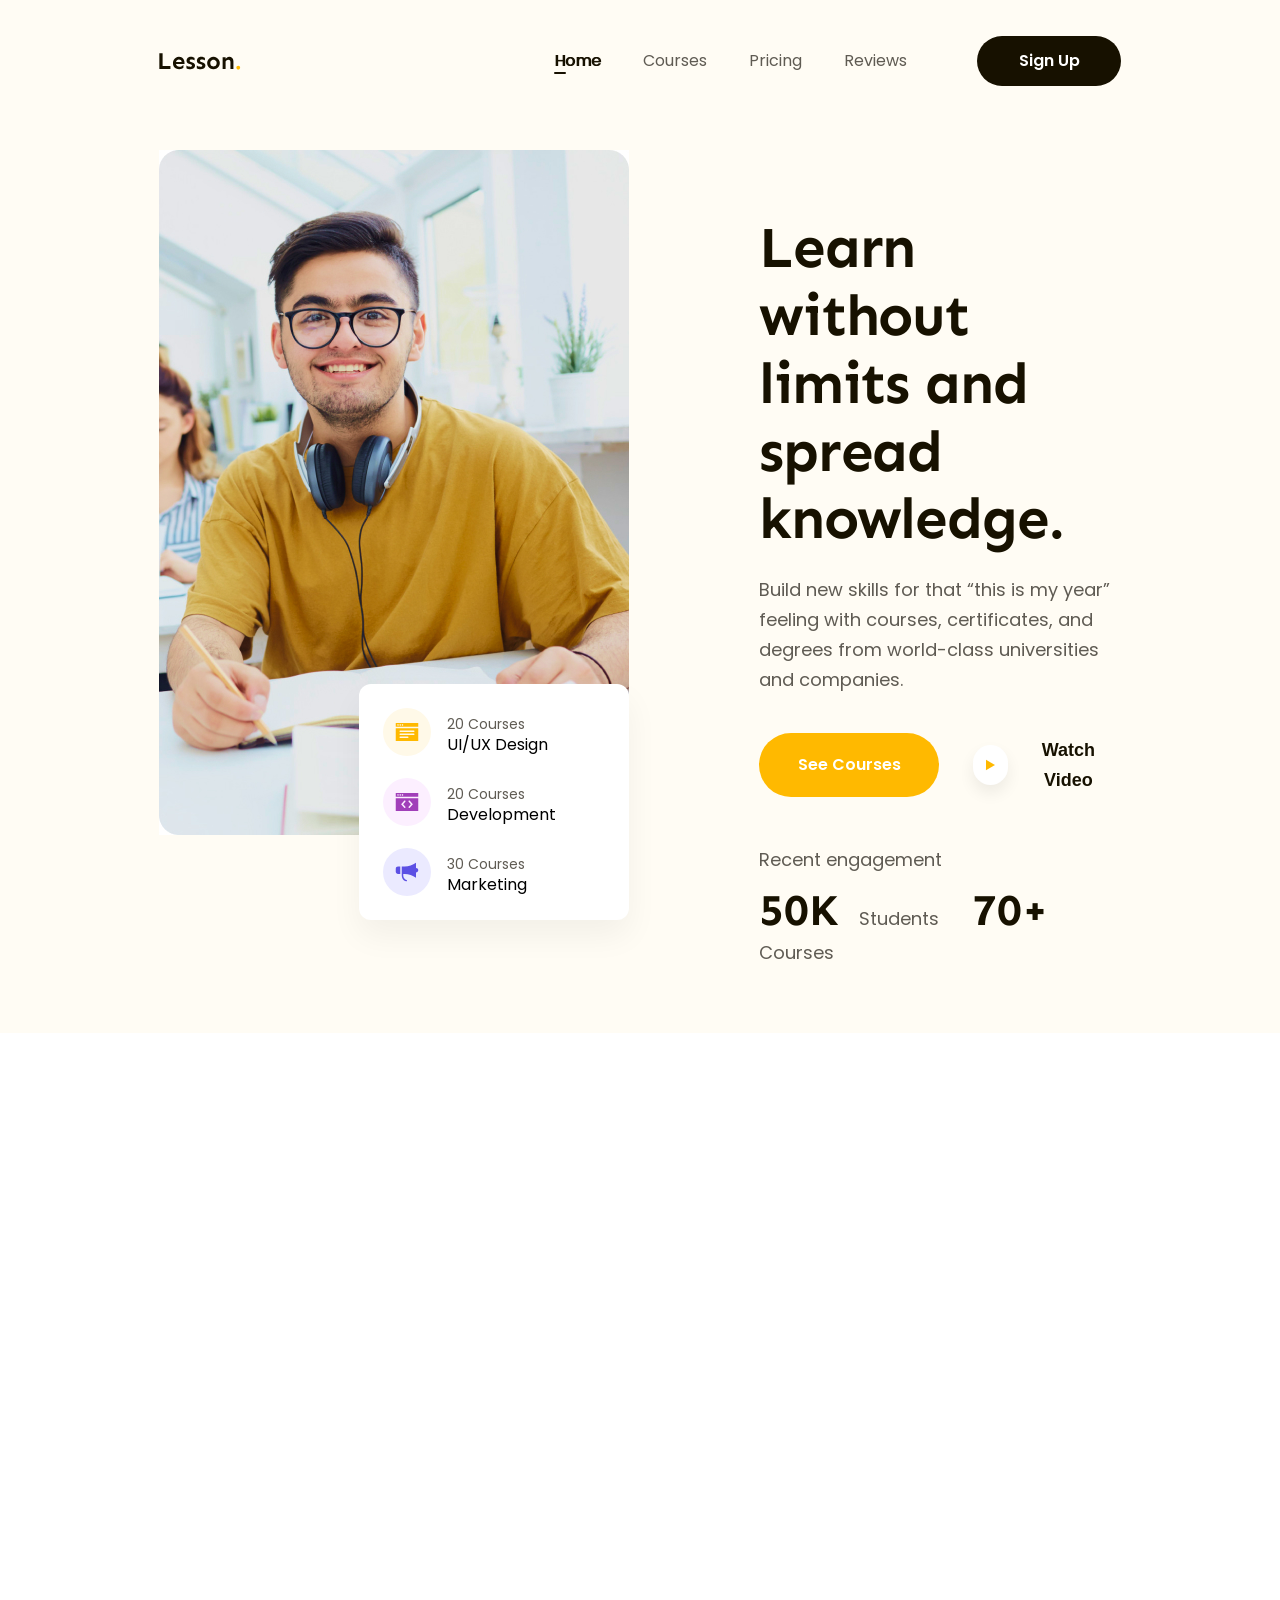
==== index.html @ 7836f4ec "thirst commit (hero)" ====
<!DOCTYPE html>
<html lang="en">
  <head>
    <meta charset="UTF-8" />
    <meta name="viewport" content="width=device-width, initial-scale=1.0" />
    <!-- reset CSS -->
    <link rel="stylesheet" href="./assets/CSS/reset.css" />
    <!-- embed fonts -->
    <link rel="preconnect" href="https://fonts.googleapis.com" />
    <link rel="preconnect" href="https://fonts.gstatic.com" crossorigin />
    <link
      href="https://fonts.googleapis.com/css2?family=Poppins:ital,wght@0,100;0,200;0,300;0,400;0,500;0,600;0,700;0,800;0,900;1,100;1,200;1,300;1,400;1,500;1,600;1,700;1,800;1,900&family=Sen:wght@400..800&display=swap"
      rel="stylesheet"
    />

    <!-- style CSS  -->
    <link rel="stylesheet" href="./assets/CSS/style.css" />
    <title>Figma to HTML</title>
  </head>

  <body style="height: 10000px">
    <!------------------- header ------------------->

    <header class="header fixed">
      <div class="main-content">
        <div class="body">
          <!-- logo -->
          <img src="./assets/img/logo.svg" alt="Lesson." class="logo" />

          <!-- nav -->
          <nav class="nav">
            <ul>
              <li class="active">
                <a href="#!">Home</a>
              </li>
              <li>
                <a href="#!">Courses</a>
              </li>
              <li>
                <a href="#!">Pricing</a>
              </li>
              <li>
                <a href="#!">Reviews</a>
              </li>
            </ul>
          </nav>
          <!-- button action -->
          <div class="action">
            <a href="#" class="btn btn-sign-up">Sign Up</a>
          </div>
        </div>
      </div>
    </header>

    <!------------------- main -------------------->

    <main>
      <div class="hero">
        <div class="main-content">
          <div class="body">

            <!-- hero left -->

            <div class="media-block">
              <img
                src="./assets/img/hero-img.jpg"
                alt="Learn without limits and spread knowledge."
                class="img"
              />
              <div class="hero-summary">
                <!-- item 1 -->

                <div class="item">
                  <div class="icon icon1">
                    <img src="./assets/img/icon/icon1.svg" alt="UI/UX design" />
                  </div>

                  <div class="infor">
                    <p class="label">20 Courses</p>
                    <p class="title">UI/UX Design</p>
                  </div>
                </div>

                <!-- item 2 -->

                <div class="item">
                  <div class="icon icon2">
                    <img src="./assets/img/icon/icon2.svg" alt="Development" />
                  </div>

                  <div class="infor">
                    <p class="label">20 Courses</p>
                    <p class="title">Development</p>
                  </div>
                </div>

                <!-- item 3 -->

                <div class="item">
                  <div class="icon icon3">
                    <img src="./assets/img/icon/icon3.svg" alt="Marketing" />
                  </div>

                  <div class="infor">
                    <p class="label">30 Courses</p>
                    <p class="title">Marketing</p>
                  </div>
                </div>
              </div>
            </div>

            <!-- hero right -->

            <div class="content-block">
              <h1 class="heading">
                Learn without limits and spread knowledge.
              </h1>
              <p class="desc">
                Build new skills for that “this is my year” feeling with
                courses, certificates, and degrees from world-class universities
                and companies.
              </p>

              <div class="cta-group">
                <a href="#!" class="btn hero-cta">See Courses</a>
                <button class="watch-video">
                  <div class="icon">
                    <img src="./assets/img/icon/play.svg" alt="watch video">
                  </div>
                  <span>Watch Video</span>
                </button>
              </div>

              <p class="desc desc-recent">Recent engagement</p>
              <p class="desc stats">
                <strong>50K</strong> Students
                <strong>70+</strong> Courses
              </p>
            </div>
          </div>
        </div>
      </div>
    </main>
  </body>
</html>
---- assets/CSS/style.css ----
* {
  box-sizing: border-box;
}

:root {
  --font-heading: "Sen", sans-serif;
  --primary-color: #ffb900;
}

html {
  /* quy đổi 1 rem = 10px */
  font-size: 62.5%;
}

/* khôi phục lại cỡ chữ mặc định theo rem */
body {
  font-size: 1.6rem;
  font-family: "Poppins", sans-serif;
}

/* ==================common======================= */

a {
  text-decoration: none;
}

.btn {
  display: inline-block;
  min-width: 118px;
  padding: 0px 16px;
  line-height: 50px;
  color: #fff;
  text-align: center;
  font-size: 1.6rem;
  font-weight: 600;
  border-radius: 999px;
  background: #171100;
}

.btn:hover {
  opacity: 0.8;
}

.main-content {
  width: 1170px;
  min-width: calc(100% - 48px);
  margin-left: auto;
  margin-right: auto;
}

/* ==================header========================= */

.header {
  background: #fffcf4;
}

.header.fixed {
  z-index: 1;
  position: sticky;
  top: -28px;
}

.header .body {
  display: flex;
  align-items: center;
  padding: 36px 0 8px;
}

.header .logo {
  margin-left: 135px;
}

.nav {
  margin-left: auto;
}

.nav ul {
  display: flex;
}

.nav a {
  position: relative;
  color: #5f5b53;
  font-size: 1.6rem;
  /* background-color: green; */
  padding: 8px 21px;
}

.nav li.active a,
.nav a:hover {
  color: #171100;
  /* font-weight: 600; */
  text-shadow: 1px 0 0 currentColor;
}

.nav li.active a::after {
  position: absolute;
  left: 21px;
  bottom: 6px;
  display: block;
  content: "";
  width: 12px;
  height: 2px;
  border-radius: 1px;
  background: #171100;
}

.header .btn-sign-up {
  min-width: 144px;
}

.header .action {
  margin-left: 49px;
  margin-right: 135px;
}

/* ================== hero ================== */

.hero {
  padding: 56px 0 65px;
  background-color: #fffcf4;
}

.hero .body {
  display: flex;
}
/* ================= hero left ===================== */
.hero .media-block {
  position: relative;
  width: 48%;
  margin-left: 135px;
}

.hero .hero-summary {
  width: 270px;
  position: absolute;
  bottom: 48px;
  right: 0;
  border-radius: 12px;
  background: #fff;
  box-shadow: 0px 16px 32px 0px rgba(0, 0, 0, 0.05);
  padding: 24px;
}

.hero-summary .item {
  display: flex;
  align-items: center;
}

.hero-summary .item + .item {
  margin-top: 22px;
}

.hero-summary .icon {
  width: 48px;
  height: 48px;
  border-radius: 50%;
  display: flex;
  justify-content: center;
  align-items: center;
  background-color: #fff9e8;
}

.hero-summary .icon2 {
  background-color: #fcefff;
}

.hero-summary .icon3 {
  background-color: #ebeaff;
}

.hero-summary .infor {
  margin-left: 16px;
}

.hero-summary .label {
  color: #5f5b53;
  font-size: 1.4rem;
  line-height: 1.86; /* 185.714% */
}

.hero-summary title {
  color: #171100;
  font-family: Poppins;
  font-size: 1.8rem;
  font-weight: 600;
  line-height: 1.67; /* 166.667% */
}

/* ================ hero right ======================== */

.hero .content-block {
  width: 52%;
  padding-left: 130px;
  padding-top: 64px;
  margin-right: 135px;
}

.hero .heading {
  color: #171100;
  font-family: var(--font-heading);
  font-size: 5.8rem;
  font-weight: 700;
  line-height: 1.17; /* 117.241% */
  letter-spacing: -1.16px;
}

.hero .desc {
  margin-top: 22px;
  color: #5f5b53;
  font-size: 1.8rem;
  line-height: 1.67; /* 166.667% */
}

.hero .cta-group {
  display: flex;
  margin-top: 38px;
}

.hero-cta {
  min-width: 180px;
  line-height: 64px;
  background-color: var(--primary-color);
}

.hero .watch-video {
  margin-left: 28px;
  border: none;
  background-color: transparent; /* trong suốt */
  display: flex;
  align-items: center;
  cursor: pointer;
}

.watch-video .icon {
  display: flex;
  align-items: center;
  justify-content: center;
  width: 40px;
  height: 40px;
  background-color: #fff;
  border-radius: 40px;
  box-shadow: 0px 8px 16px 0px rgba(0, 0, 0, 0.07);
}

.hero .watch-video span {
  margin-left: 14px;
  color: #171100;
  font-size: 1.8rem;
  font-weight: 600;
  line-height: 1.67; /* 166.667% */
}

.hero .desc-recent {
  margin-top: 48px;
}

.hero .stats{
  margin-top: 8px;
}

.hero .stats strong {
  color: #171100;
  font-family: var(--font-heading);
  font-size: 4.4rem;
  font-style: normal;
  font-weight: 700;
  line-height: 1.227; /* 122.727% */
  margin-right: 15px;
}

.hero .stats strong:nth-child(2) {
  margin-left: 28px;
}
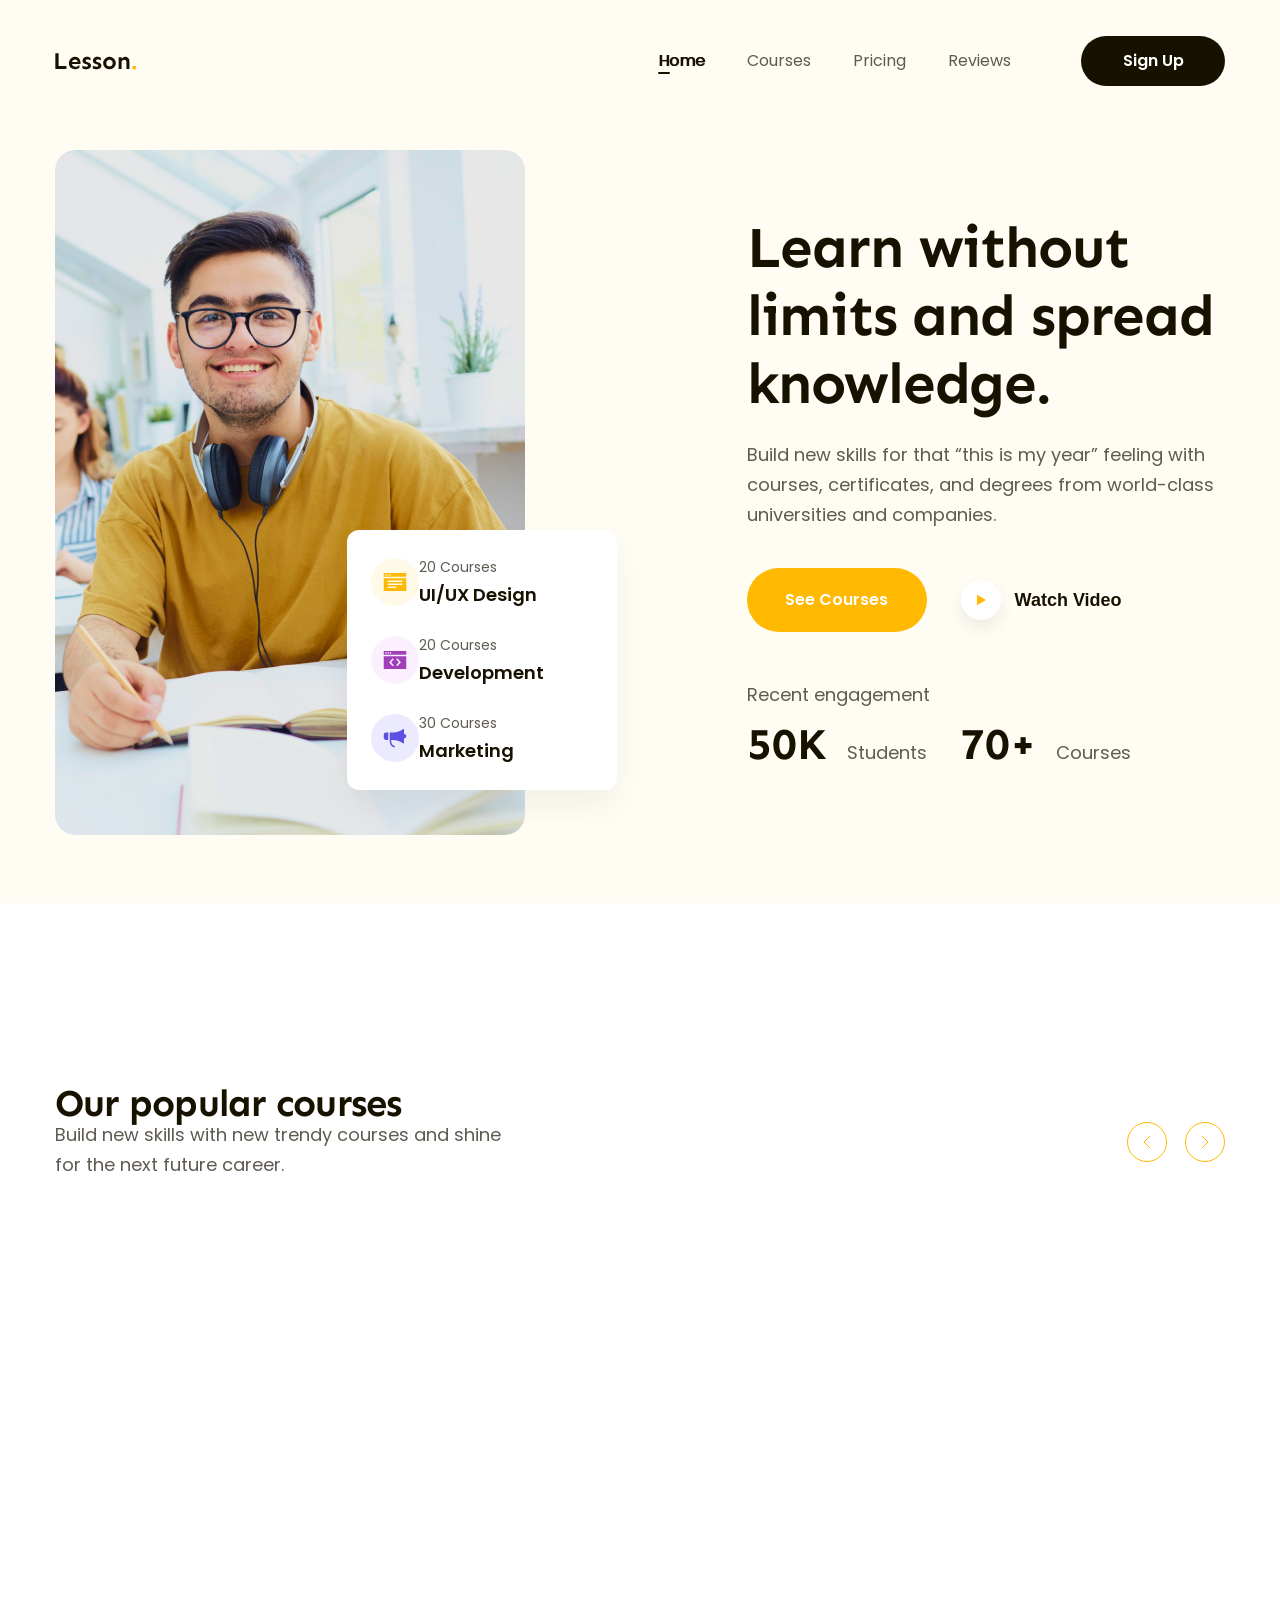
==== commit c9d11d5b: "p5 lam phan popular" ====
--- a/index.html
+++ b/index.html
@@ -14,7 +14,7 @@
     />
 
     <!-- style CSS  -->
-    <link rel="stylesheet" href="./assets/CSS/style.css" />
+    <link rel="stylesheet" href="./assets/CSS/style2.css" />
     <title>Figma to HTML</title>
   </head>
 
@@ -55,10 +55,10 @@
     <!------------------- main -------------------->
 
     <main>
+      <!-- hero -->
       <div class="hero">
         <div class="main-content">
           <div class="body">
-
             <!-- hero left -->
 
             <div class="media-block">
@@ -125,7 +125,7 @@
                 <a href="#!" class="btn hero-cta">See Courses</a>
                 <button class="watch-video">
                   <div class="icon">
-                    <img src="./assets/img/icon/play.svg" alt="watch video">
+                    <img src="./assets/img/icon/play.svg" alt="watch video" />
                   </div>
                   <span>Watch Video</span>
                 </button>
@@ -133,9 +133,38 @@
 
               <p class="desc desc-recent">Recent engagement</p>
               <p class="desc stats">
-                <strong>50K</strong> Students
-                <strong>70+</strong> Courses
+                <strong>50K</strong> Students <strong>70+</strong> Courses
               </p>
+            </div>
+          </div>
+        </div>
+      </div>
+      <!-- popular -->
+      <div class="popular">
+        <div class="main-content">
+          <div class="popular-top">
+            <!-- left -->
+            <div class="infor">
+              <h2 class="heading-lv2">Our popular courses</h2>
+              <p class="desc">
+                Build new skills with new trendy courses and shine for the next
+                future career.
+              </p>
+            </div>
+            <!-- right -->
+            <div class="controls">
+              <button class="control-btn">
+                <svg width="8" height="14" viewBox="0 0 8 14" fill="none" xmlns="http://www.w3.org/2000/svg">
+                  <path d="M7 1L1 7L7 13" stroke="currentColor" stroke-linecap="round" stroke-linejoin="round"/>
+                  </svg>
+                  
+              </button>
+              <button class="control-btn">
+                <svg width="8" height="14" viewBox="0 0 8 14" fill="none" xmlns="http://www.w3.org/2000/svg">
+                  <path d="M1 1L7 7L1 13" stroke="currentColor" stroke-linecap="round" stroke-linejoin="round"/>
+                  </svg>
+                  
+              </button>
             </div>
           </div>
         </div>
--- a/assets/CSS/style2.css
+++ b/assets/CSS/style2.css
@@ -0,0 +1,316 @@
+* {
+  box-sizing: border-box;
+}
+
+:root {
+  --font-heading: "Sen", sans-serif;
+  --primary-color: #ffb900;
+}
+
+html {
+  font-size: 62.5%;
+}
+/* khôi phục lại cỡ chữ mặc định theo rem */
+body {
+  font-size: 1.6rem;
+  font-family: "Poppins", sans-serif;
+}
+/* =================common================== */
+a {
+  text-decoration: none;
+}
+
+.heading-lv2 {
+  color: #171100;
+  font-family: var(--font-heading);
+  font-size: 3.8rem;
+  font-weight: 700;
+  line-height: 1.26px; /* 126.316% */
+  letter-spacing: -0.76px;
+}
+
+.btn {
+  display: inline-block;
+  min-width: 118px;
+  padding: 0 16px;
+  line-height: 50px;
+  color: #fff;
+  text-align: center;
+  font-size: 1.6rem;
+  font-weight: 600;
+  border-radius: 24.5px;
+  border-radius: 999px;
+  background: #171100;
+}
+
+.btn:hover {
+  opacity: 0.9;
+}
+
+.main-content {
+  width: 1170px;
+  max-width: calc(100% - 48px);
+  margin-left: auto;
+  margin-right: auto;
+}
+
+/* =================header================== */
+.header {
+  background: #fffcf4;
+}
+
+.header.fixed {
+  z-index: 1;
+  position: sticky;
+  top: -28px;
+}
+.header .body {
+  display: flex;
+  align-items: center;
+  padding: 36px 0 8px;
+}
+.nav {
+  margin-left: auto;
+}
+.nav ul {
+  display: flex;
+}
+.nav a {
+  position: relative;
+  color: #5f5b53;
+  font-size: 1.6rem;
+  padding: 8px 21px;
+}
+.nav li.active a,
+.nav a:hover {
+  color: #171100;
+  /* font-weight: 600; */
+  text-shadow: 1px 0 0 currentColor;
+}
+.nav li.active a::after {
+  position: absolute;
+  left: 21px;
+  bottom: 6px;
+  display: block;
+  content: "";
+  width: 12px;
+  height: 2px;
+  border-radius: 1px;
+  background: #171100;
+}
+.header .btn-sign-up {
+  min-width: 144px;
+}
+
+.header .action {
+  margin-left: 49px;
+}
+
+/* ================hero================== */
+
+.hero {
+  padding: 56px 0 65px;
+  background: #fffcf4;
+}
+
+.hero .body {
+  display: flex;
+}
+
+/* ========= hero left ============== */
+
+.hero .media-block {
+  position: relative;
+  width: 48%;
+}
+
+.hero .media-block .img {
+  width: 470px;
+  height: 685px;
+  object-fit: cover;
+  border-radius: 20px;
+}
+
+.hero .hero-summary {
+  padding: 24px;
+  width: 270px;
+  position: absolute;
+  bottom: 48px;
+  right: 0;
+  border-radius: 12px;
+  background: #fff;
+  box-shadow: 0px 16px 32px 0px rgba(0, 0, 0, 0.05);
+}
+
+.hero-summary .item {
+  display: flex;
+  align-items: center;
+}
+
+.hero-summary .item + .item {
+  margin-top: 22px;
+}
+
+.hero-summary .icon {
+  width: 48px;
+  height: 48px;
+  border-radius: 50%;
+  display: flex;
+  justify-content: center;
+  align-items: center;
+  background-color: #fff9e8;
+}
+
+.hero-summary .icon2 {
+  background-color: #fcefff;
+}
+
+.hero-summary .icon3 {
+  background-color: #ebeaff;
+}
+
+.hero-summary .info {
+  margin-left: 16px;
+}
+
+.hero-summary .label {
+  color: #5f5b53;
+  font-size: 1.4rem;
+  line-height: 1.86; /* 185.714% */
+}
+
+.hero-summary .title {
+  color: #171100;
+  font-size: 1.8rem;
+  font-weight: 600;
+  line-height: 1.67; /* 166.667% */
+}
+
+/* =========== hero right======== */
+
+.hero .content-block {
+  width: 52%;
+  padding-left: 130px;
+  padding-top: 64px;
+}
+
+.hero .heading {
+  color: #171100;
+  font-family: var(--font-heading);
+  font-size: 5.8rem;
+  font-weight: 700;
+  line-height: 1.17;
+  letter-spacing: -1.16px;
+}
+
+.hero .desc {
+  margin-top: 22px;
+  color: #5f5b53;
+  font-size: 1.8rem;
+  line-height: 1.67;
+}
+
+.hero .cta-group {
+  display: flex;
+  align-items: center;
+  margin-top: 38px;
+}
+
+.hero-cta {
+  min-width: 180px;
+  line-height: 64px;
+  background-color: var(--primary-color);
+}
+
+.hero .watch-video {
+  margin-left: 28px;
+  border: none;
+  background: transparent;
+  display: flex;
+  align-items: center;
+  cursor: pointer;
+}
+
+.hero .watch-video .icon {
+  display: flex;
+  align-items: center;
+  justify-content: center;
+  width: 40px;
+  height: 40px;
+  border-radius: 40px;
+  background: #fff;
+  box-shadow: 0px 8px 16px 0px rgba(0, 0, 0, 0.07);
+}
+
+.hero .watch-video span {
+  margin-left: 14px;
+  color: #171100;
+  font-size: 1.8rem;
+  font-weight: 600;
+  line-height: 1.67;
+}
+
+.hero .desc-recent {
+  margin-top: 48px;
+}
+
+.hero .stats {
+  margin-top: 8px;
+}
+
+.hero .stats strong {
+  margin-right: 15px;
+  color: #171100;
+  font-family: var(--font-heading);
+  font-size: 4.4rem;
+  font-weight: 700;
+  line-height: 1.23;
+}
+
+.hero .stats strong:nth-child(2) {
+  margin-left: 28px;
+}
+
+/* ============== popular =============== */
+
+.popular {
+  padding: 65px 0;
+  margin-top: 135px;
+}
+
+.popular-top .desc {
+  margin-top: 16px;
+  width: 458px;
+  color: #5f5b53;
+  font-size: 1.8rem;
+  line-height: 1.67; /* 166.667% */
+}
+
+.popular-top {
+  display: flex;
+  justify-content: space-between;
+  align-items: center;
+}
+
+.popular-top .controls {
+  display: flex;
+  gap: 18px;
+}
+
+.popular-top .control-btn {
+  display: flex;
+  justify-content: center;
+  align-items: center;
+  background-color: transparent;
+  width: 40px;
+  height: 40px;
+  border-radius: 50%;
+  color: var(--primary-color);
+  border: 1px solid var(--primary-color);
+}
+
+.popular-top .control-btn:hover {
+  background-color: var(--primary-color);
+  color: white;
+  cursor: pointer;
+}
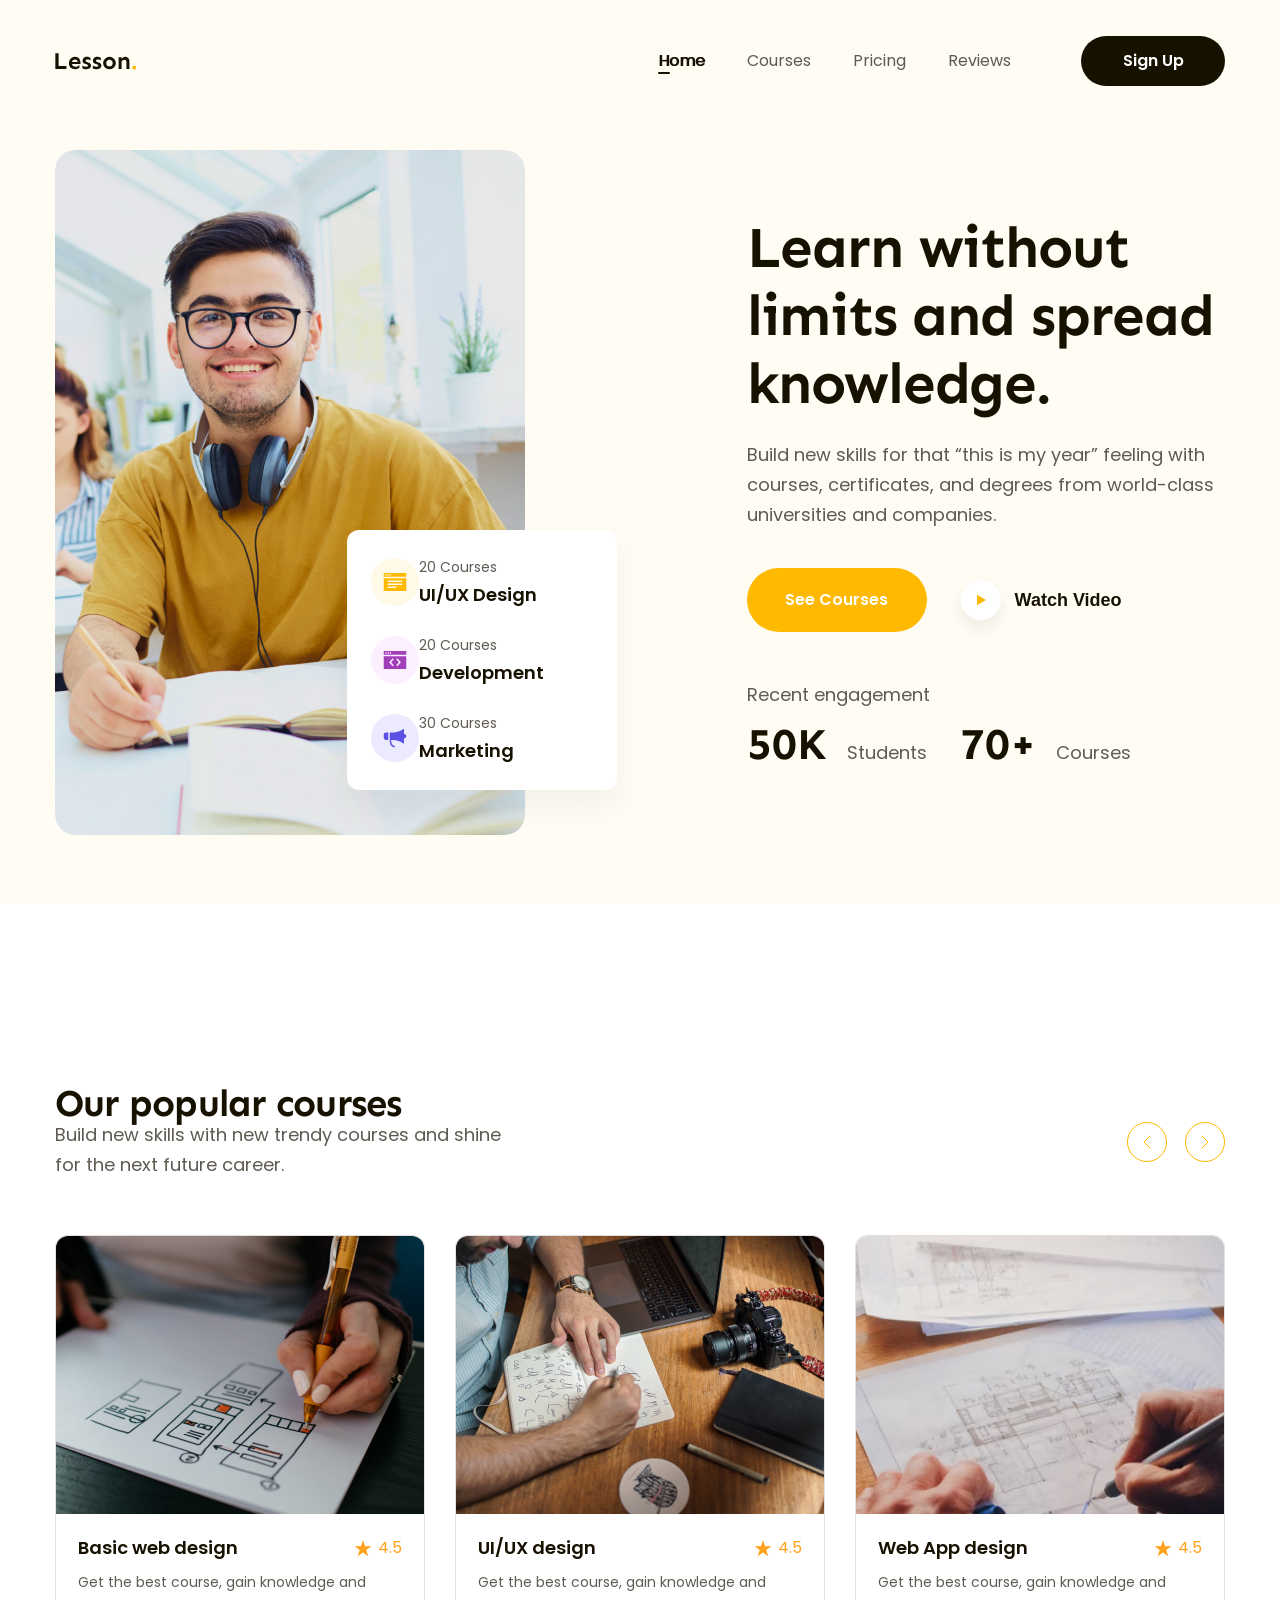
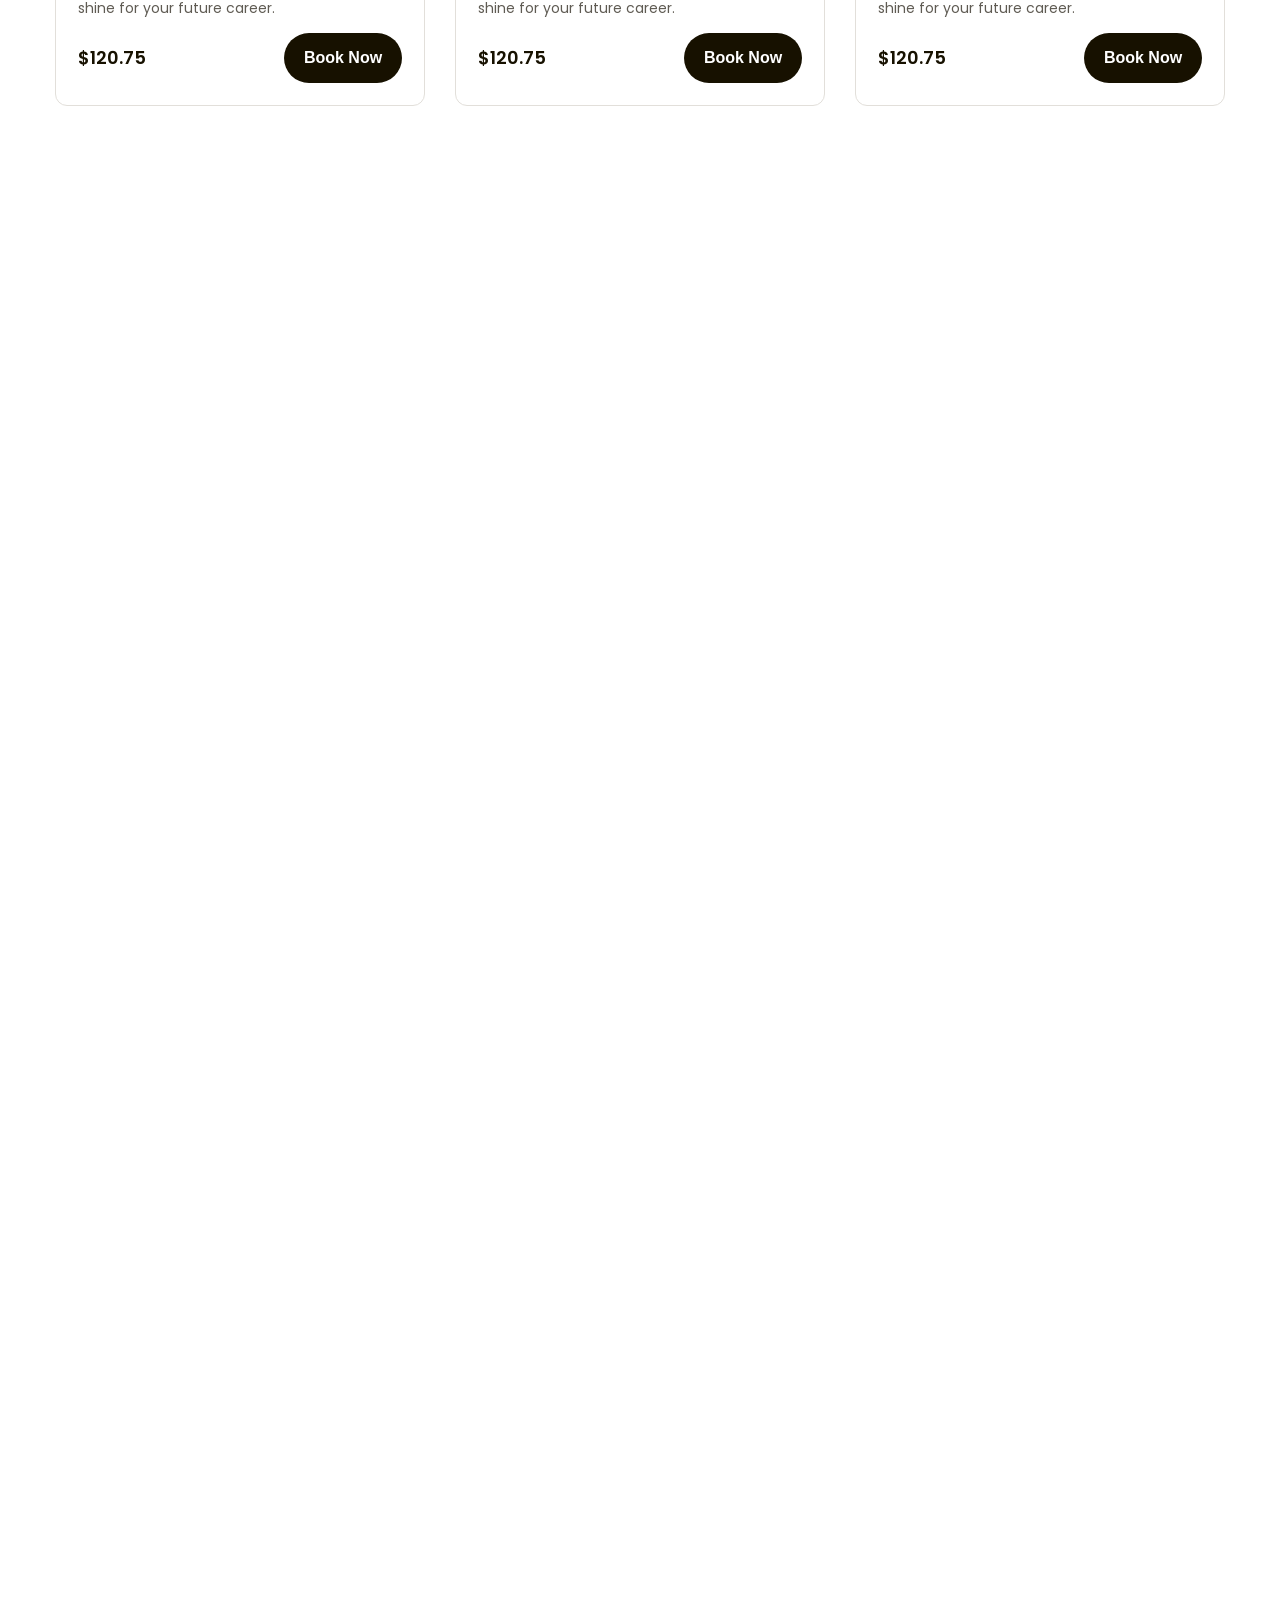
==== commit 7815903f: "p6 làm phần popular part 2" ====
--- a/index.html
+++ b/index.html
@@ -154,17 +154,120 @@
             <!-- right -->
             <div class="controls">
               <button class="control-btn">
-                <svg width="8" height="14" viewBox="0 0 8 14" fill="none" xmlns="http://www.w3.org/2000/svg">
-                  <path d="M7 1L1 7L7 13" stroke="currentColor" stroke-linecap="round" stroke-linejoin="round"/>
-                  </svg>
-                  
+                <svg
+                  width="8"
+                  height="14"
+                  viewBox="0 0 8 14"
+                  fill="none"
+                  xmlns="http://www.w3.org/2000/svg"
+                >
+                  <path
+                    d="M7 1L1 7L7 13"
+                    stroke="currentColor"
+                    stroke-linecap="round"
+                    stroke-linejoin="round"
+                  />
+                </svg>
               </button>
               <button class="control-btn">
-                <svg width="8" height="14" viewBox="0 0 8 14" fill="none" xmlns="http://www.w3.org/2000/svg">
-                  <path d="M1 1L7 7L1 13" stroke="currentColor" stroke-linecap="round" stroke-linejoin="round"/>
-                  </svg>
-                  
+                <svg
+                  width="8"
+                  height="14"
+                  viewBox="0 0 8 14"
+                  fill="none"
+                  xmlns="http://www.w3.org/2000/svg"
+                >
+                  <path
+                    d="M1 1L7 7L1 13"
+                    stroke="currentColor"
+                    stroke-linecap="round"
+                    stroke-linejoin="round"
+                  />
+                </svg>
               </button>
+            </div>
+          </div>
+          <div class="course-list">
+            <!-- course 1 -->
+            <div class="course-item">
+              <a href="#"
+                ><img
+                  src="./assets/img/learn1.jpg"
+                  alt="Basic web design"
+                  class="thumb"
+              /></a>
+              <!--thumbnail: hình thu nhỏ-->
+              <div class="infor">
+                <div class="head">
+                  <a href="#"><h3 class="title">Basic web design</h3></a>
+                  <div class="rating">
+                    <img src="./assets/img/icon/Star.svg" alt="" class="star" />
+                    <span class="value">4.5</span>
+                  </div>
+                </div>
+                <p class="desc">
+                  Get the best course, gain knowledge and shine for your future
+                  career.
+                </p>
+                <div class="foot">
+                  <span class="price">$120.75</span>
+                  <button class="btn btn-book">Book Now</button>
+                </div>
+              </div>
+            </div>
+            <!-- course 2 -->
+            <div class="course-item">
+              <a href="#"
+                ><img
+                  src="./assets/img/learn2.jpg"
+                  alt="UI/UX design"
+                  class="thumb"
+              /></a>
+              <!--thumbnail: hình thu nhỏ-->
+              <div class="infor">
+                <div class="head">
+                  <a href="#"><h3 class="title">UI/UX design</h3></a>
+                  <div class="rating">
+                    <img src="./assets/img/icon/Star.svg" alt="" class="star" />
+                    <span class="value">4.5</span>
+                  </div>
+                </div>
+                <p class="desc">
+                  Get the best course, gain knowledge and shine for your future
+                  career.
+                </p>
+                <div class="foot">
+                  <span class="price">$120.75</span>
+                  <button class="btn btn-book">Book Now</button>
+                </div>
+              </div>
+            </div>
+            <!-- course 3 -->
+            <div class="course-item">
+              <a href="#"
+                ><img
+                  src="./assets/img/learn3.jpg"
+                  alt="Web App design"
+                  class="thumb"
+              /></a>
+              <!--thumbnail: hình thu nhỏ-->
+              <div class="infor">
+                <div class="head">
+                  <a href="#"><h3 class="title">Web App design</h3></a>
+                  <div class="rating">
+                    <img src="./assets/img/icon/Star.svg" alt="" class="star" />
+                    <span class="value">4.5</span>
+                  </div>
+                </div>
+                <p class="desc">
+                  Get the best course, gain knowledge and shine for your future
+                  career.
+                </p>
+                <div class="foot">
+                  <span class="price">$120.75</span>
+                  <button class="btn btn-book">Book Now</button>
+                </div>
+              </div>
             </div>
           </div>
         </div>
--- a/assets/CSS/style2.css
+++ b/assets/CSS/style2.css
@@ -44,7 +44,8 @@
 }
 
 .btn:hover {
-  opacity: 0.9;
+  opacity: 0.8;
+  cursor: pointer;
 }
 
 .main-content {
@@ -314,3 +315,88 @@
   color: white;
   cursor: pointer;
 }
+
+.popular .course-list {
+  margin-top: 55px;
+  display: flex;
+  gap: 30px;
+}
+
+.popular .course-item {
+  border-radius: 12px;
+  border: 1px solid #e2dfda;
+  background: #fff;
+}
+
+.popular .course-item:hover {
+  border: 1px solid transparent;
+  border-radius: 12px;
+  background: #fff;
+  box-shadow: 0px 18px 36px 0px rgba(0, 0, 0, 0.05);
+}
+
+.popular .course-item .thumb {
+  width: 100%;
+  border-radius: 12px 12px 0px 0px;
+  height: 278px;
+  object-fit: cover; /*để ảnh không bị méo*/
+}
+
+.popular .course-item .infor {
+  padding: 16px 22px 22px;
+}
+
+.popular .course-item .foot,
+.popular .course-item .rating,
+.popular .course-item .head {
+  display: flex;
+  align-items: center;
+  justify-content: space-between;
+}
+
+.popular .course-item .title {
+  color: #171100;
+  font-size: 1.8rem;
+  font-weight: 600;
+  line-height: 1.67; /* 166.667% */
+}
+
+/* -------tự viết thêm-------- */
+.popular .course-item .title:hover{
+  text-shadow: 0.5px 0.5px 0.5px 0.5px #171100;
+  text-decoration: underline;
+  color: var(--primary-color);
+}
+
+.popular .rating .value {
+  margin-left: 6px;
+  color: #fea31b;
+  font-size: 1.6rem;
+  line-height: 1.75; /* 175% */
+}
+
+.popular .course-item .desc {
+  margin-top: 6px;
+  color: #5f5b53;
+  font-size: 1.4rem;
+  line-height: 1.86; /* 185.714% */
+}
+
+.popular .course-item .foot {
+  margin-top: 12px;
+}
+
+.popular .course-item .price {
+  color: #171100;
+  font-size: 1.8rem;
+  font-weight: 600;
+  line-height: 1.67; /* 166.667% */
+}
+
+.popular .course-item .btn-book {
+  border: none;
+}
+
+.popular .course-item .btn-book:hover {
+  background-color: var(--primary-color);
+}
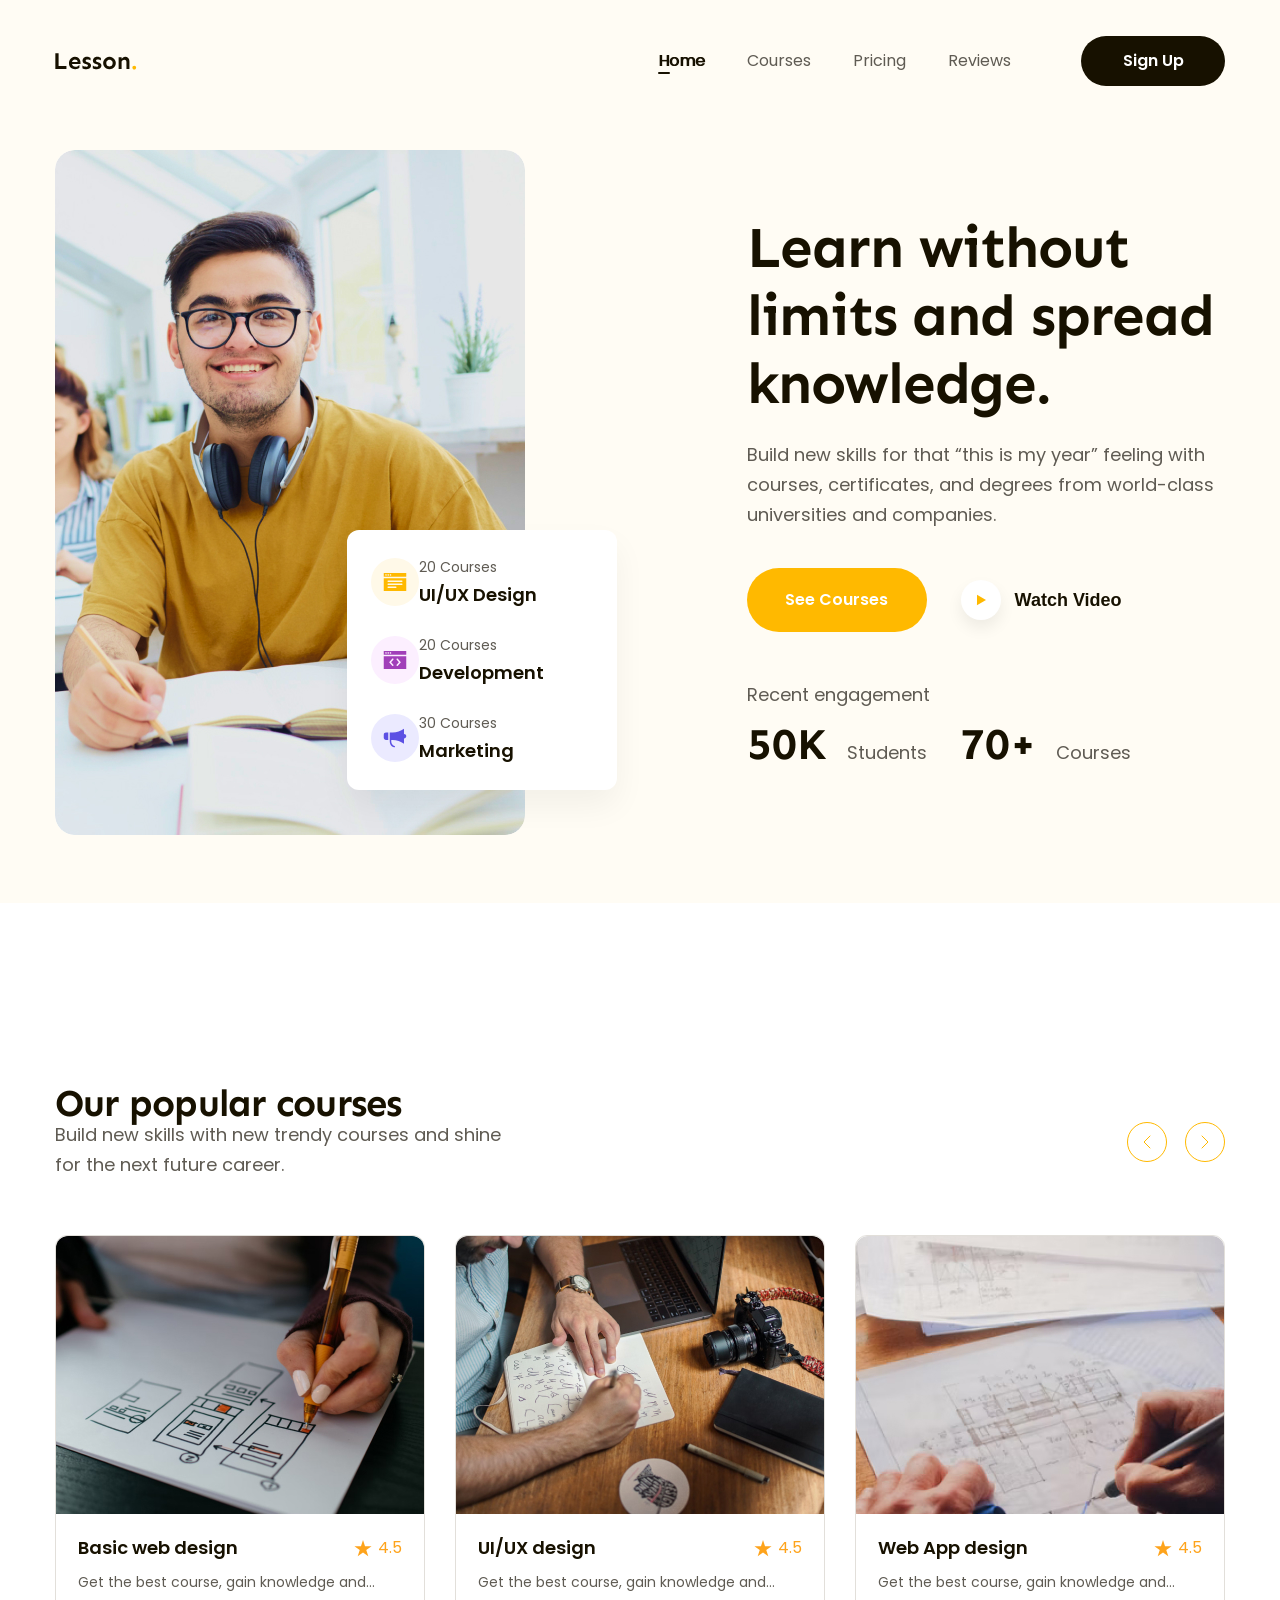
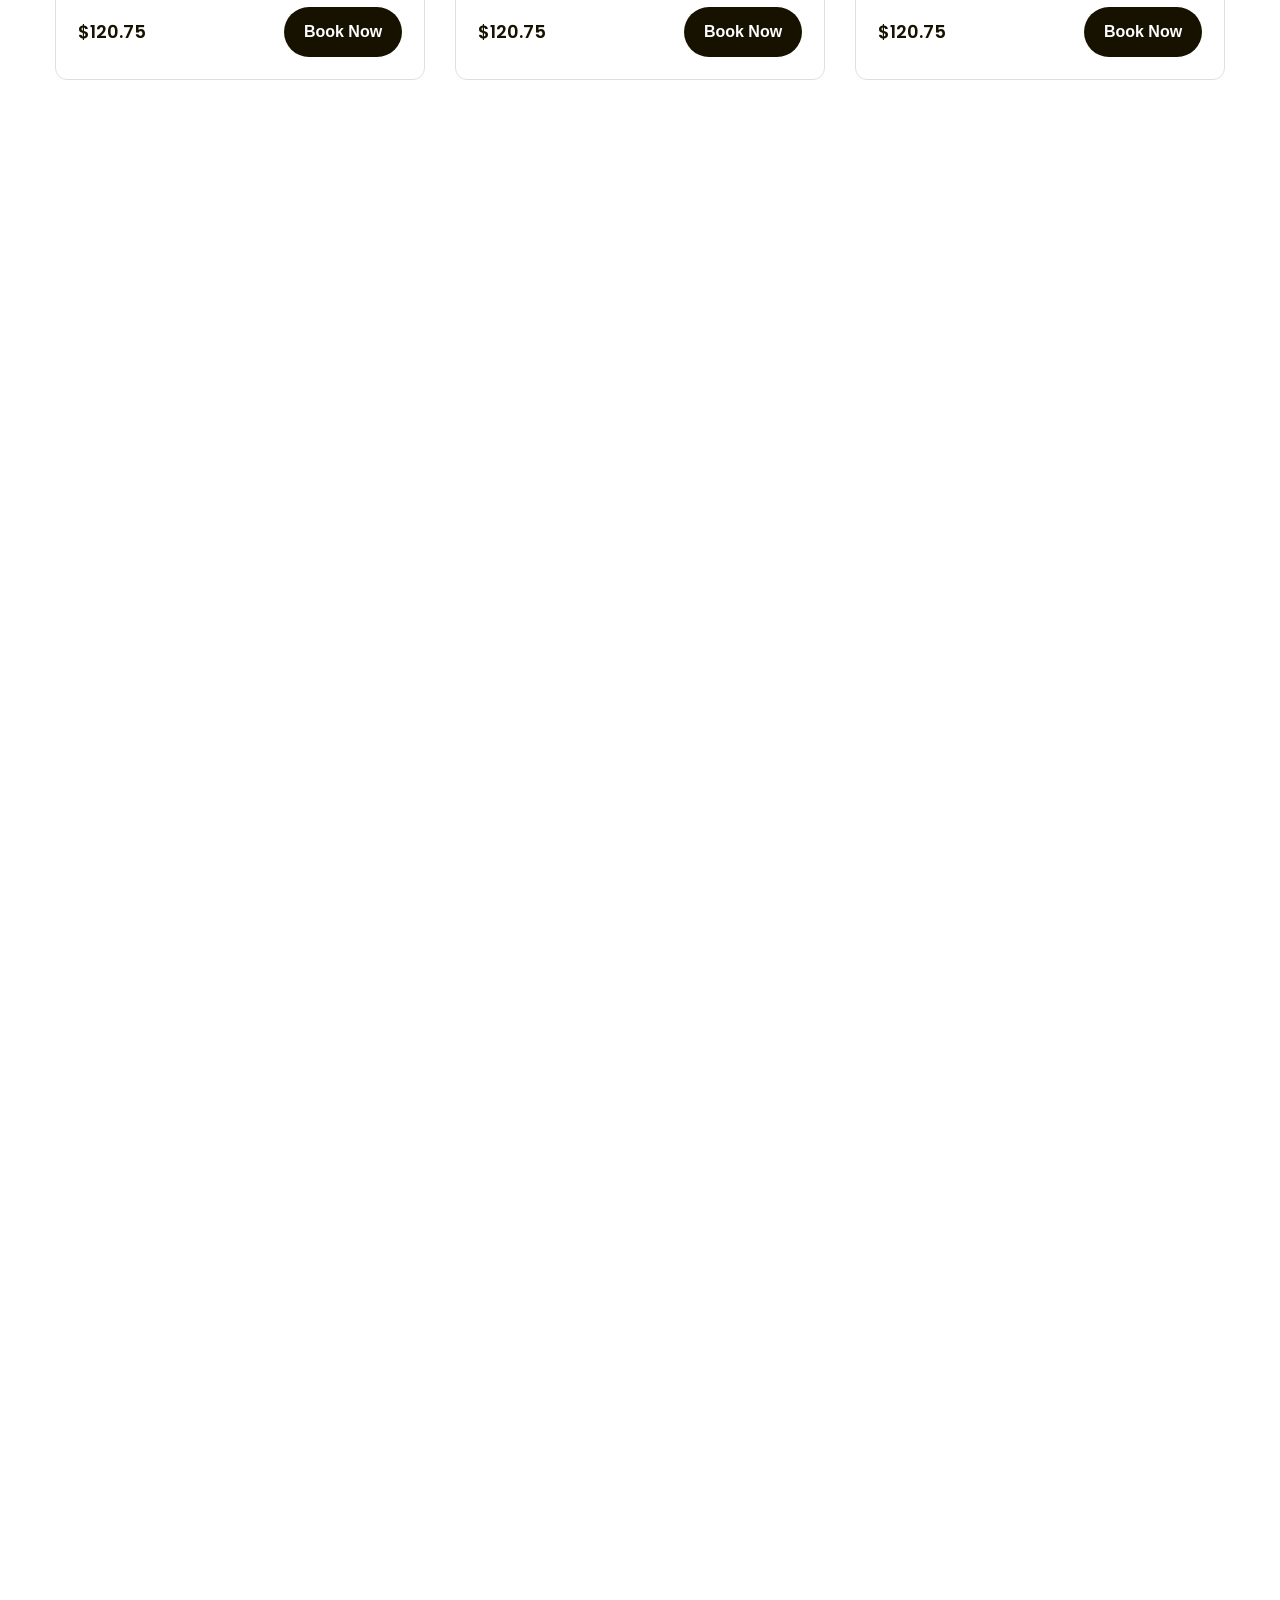
==== commit a4e4e19d: "p7 popular(tiếp)" ====
--- a/index.html
+++ b/index.html
@@ -199,13 +199,15 @@
               <!--thumbnail: hình thu nhỏ-->
               <div class="infor">
                 <div class="head">
-                  <a href="#"><h3 class="title">Basic web design</h3></a>
+                  <a href="#"
+                    ><h3 class="title line-clamp">Basic web design</h3></a
+                  >
                   <div class="rating">
                     <img src="./assets/img/icon/Star.svg" alt="" class="star" />
                     <span class="value">4.5</span>
                   </div>
                 </div>
-                <p class="desc">
+                <p class="desc line-clamp line-2">
                   Get the best course, gain knowledge and shine for your future
                   career.
                 </p>
@@ -226,13 +228,13 @@
               <!--thumbnail: hình thu nhỏ-->
               <div class="infor">
                 <div class="head">
-                  <a href="#"><h3 class="title">UI/UX design</h3></a>
+                  <a href="#"><h3 class="title line-clamp">UI/UX design</h3></a>
                   <div class="rating">
                     <img src="./assets/img/icon/Star.svg" alt="" class="star" />
                     <span class="value">4.5</span>
                   </div>
                 </div>
-                <p class="desc">
+                <p class="desc line-clamp line-2">
                   Get the best course, gain knowledge and shine for your future
                   career.
                 </p>
@@ -253,13 +255,15 @@
               <!--thumbnail: hình thu nhỏ-->
               <div class="infor">
                 <div class="head">
-                  <a href="#"><h3 class="title">Web App design</h3></a>
+                  <a href="#"
+                    ><h3 class="title line-clamp">Web App design</h3></a
+                  >
                   <div class="rating">
                     <img src="./assets/img/icon/Star.svg" alt="" class="star" />
                     <span class="value">4.5</span>
                   </div>
                 </div>
-                <p class="desc">
+                <p class="desc line-clamp line-2">
                   Get the best course, gain knowledge and shine for your future
                   career.
                 </p>
--- a/assets/CSS/style2.css
+++ b/assets/CSS/style2.css
@@ -54,7 +54,18 @@
   margin-left: auto;
   margin-right: auto;
 }
-
+/* thêm class này để đoạn văn ko bị lấn dòng, phá giao diện */
+.line-clamp{
+  display: -webkit-box;
+  -webkit-line-clamp: var(--line-clamp, 1);
+  -webkit-box-orient: vertical;
+  overflow: hidden;
+}
+
+/* tránh đường dẫn quá dài làm bị vỡ giao diện */
+.break-all{
+  word-break: break-all;
+}
 /* =================header================== */
 .header {
   background: #fffcf4;
@@ -323,6 +334,7 @@
 }
 
 .popular .course-item {
+  flex: 1; /*chiều dài, chiều rộng 3 cột bằng nhau, ko bị phá vỡ giao diện*/
   border-radius: 12px;
   border: 1px solid #e2dfda;
   background: #fff;
@@ -362,7 +374,7 @@
 }
 
 /* -------tự viết thêm-------- */
-.popular .course-item .title:hover{
+.popular .course-item .title:hover {
   text-shadow: 0.5px 0.5px 0.5px 0.5px #171100;
   text-decoration: underline;
   color: var(--primary-color);
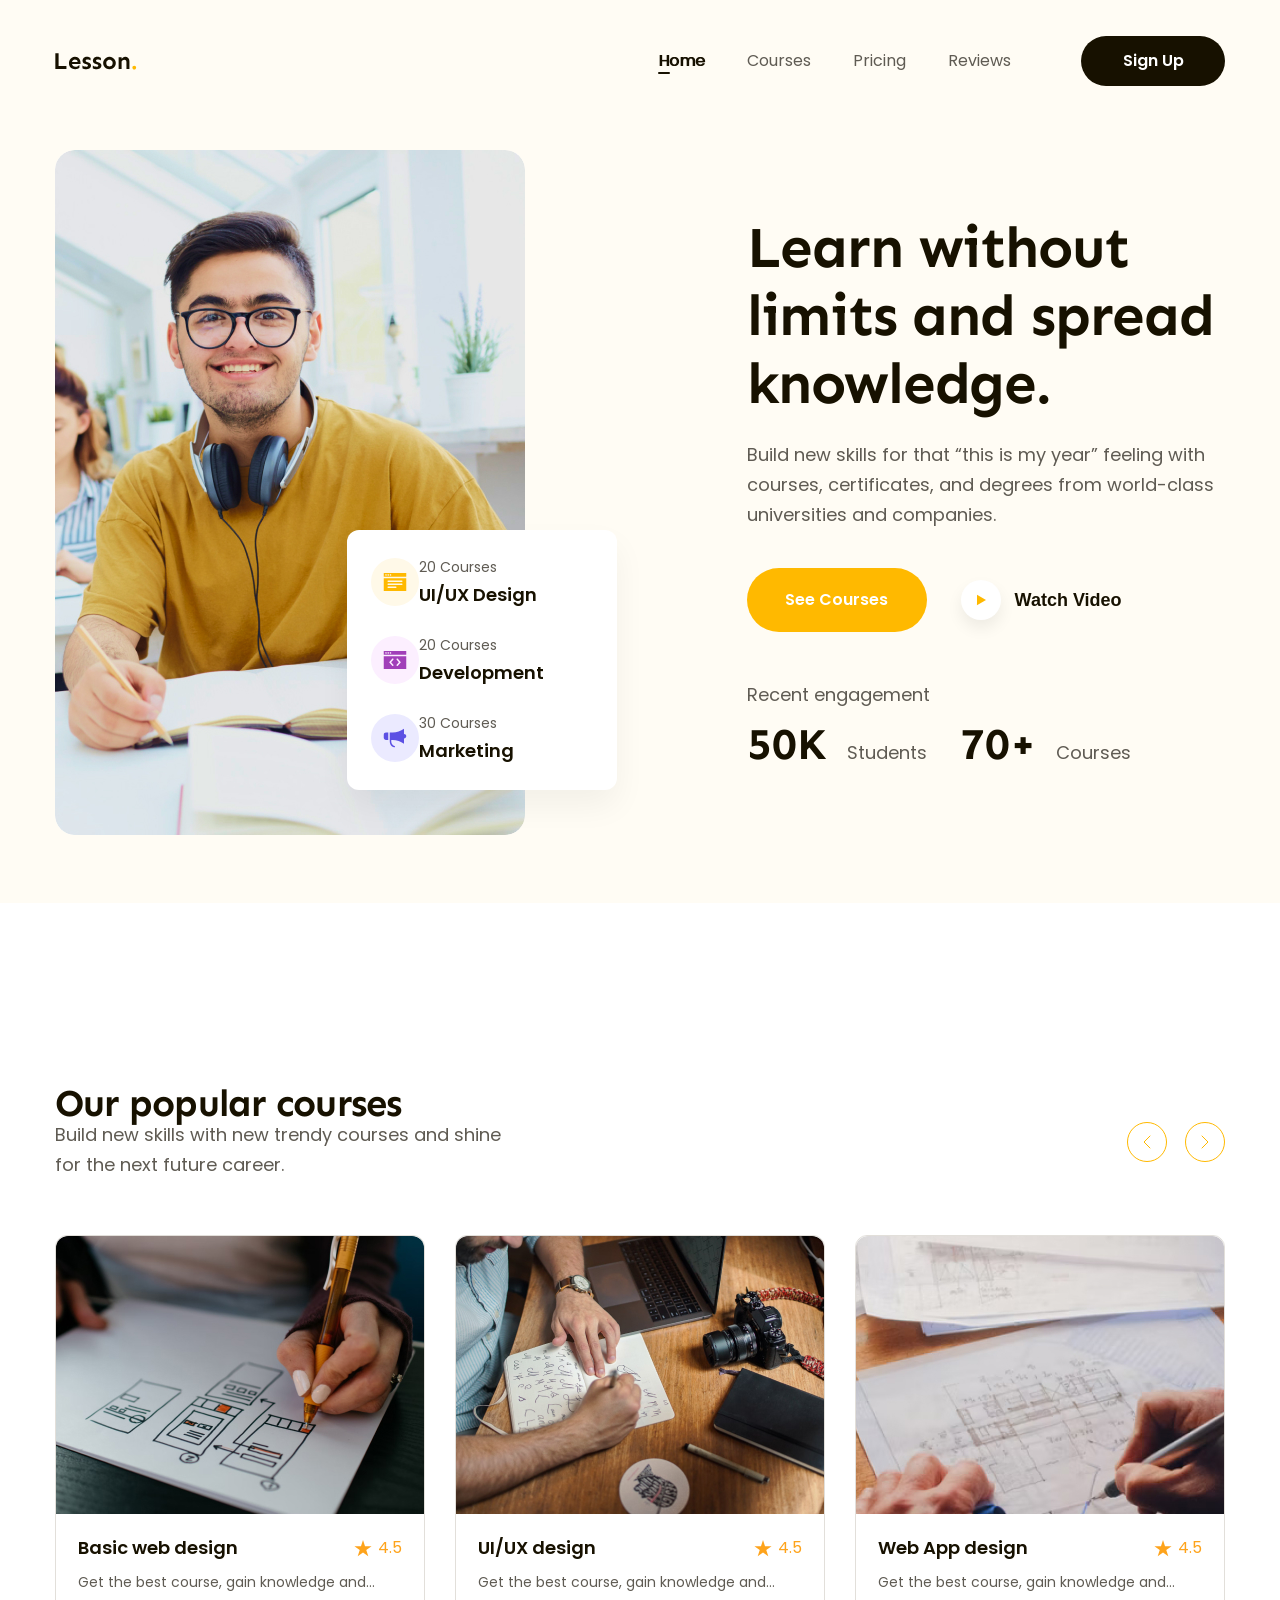
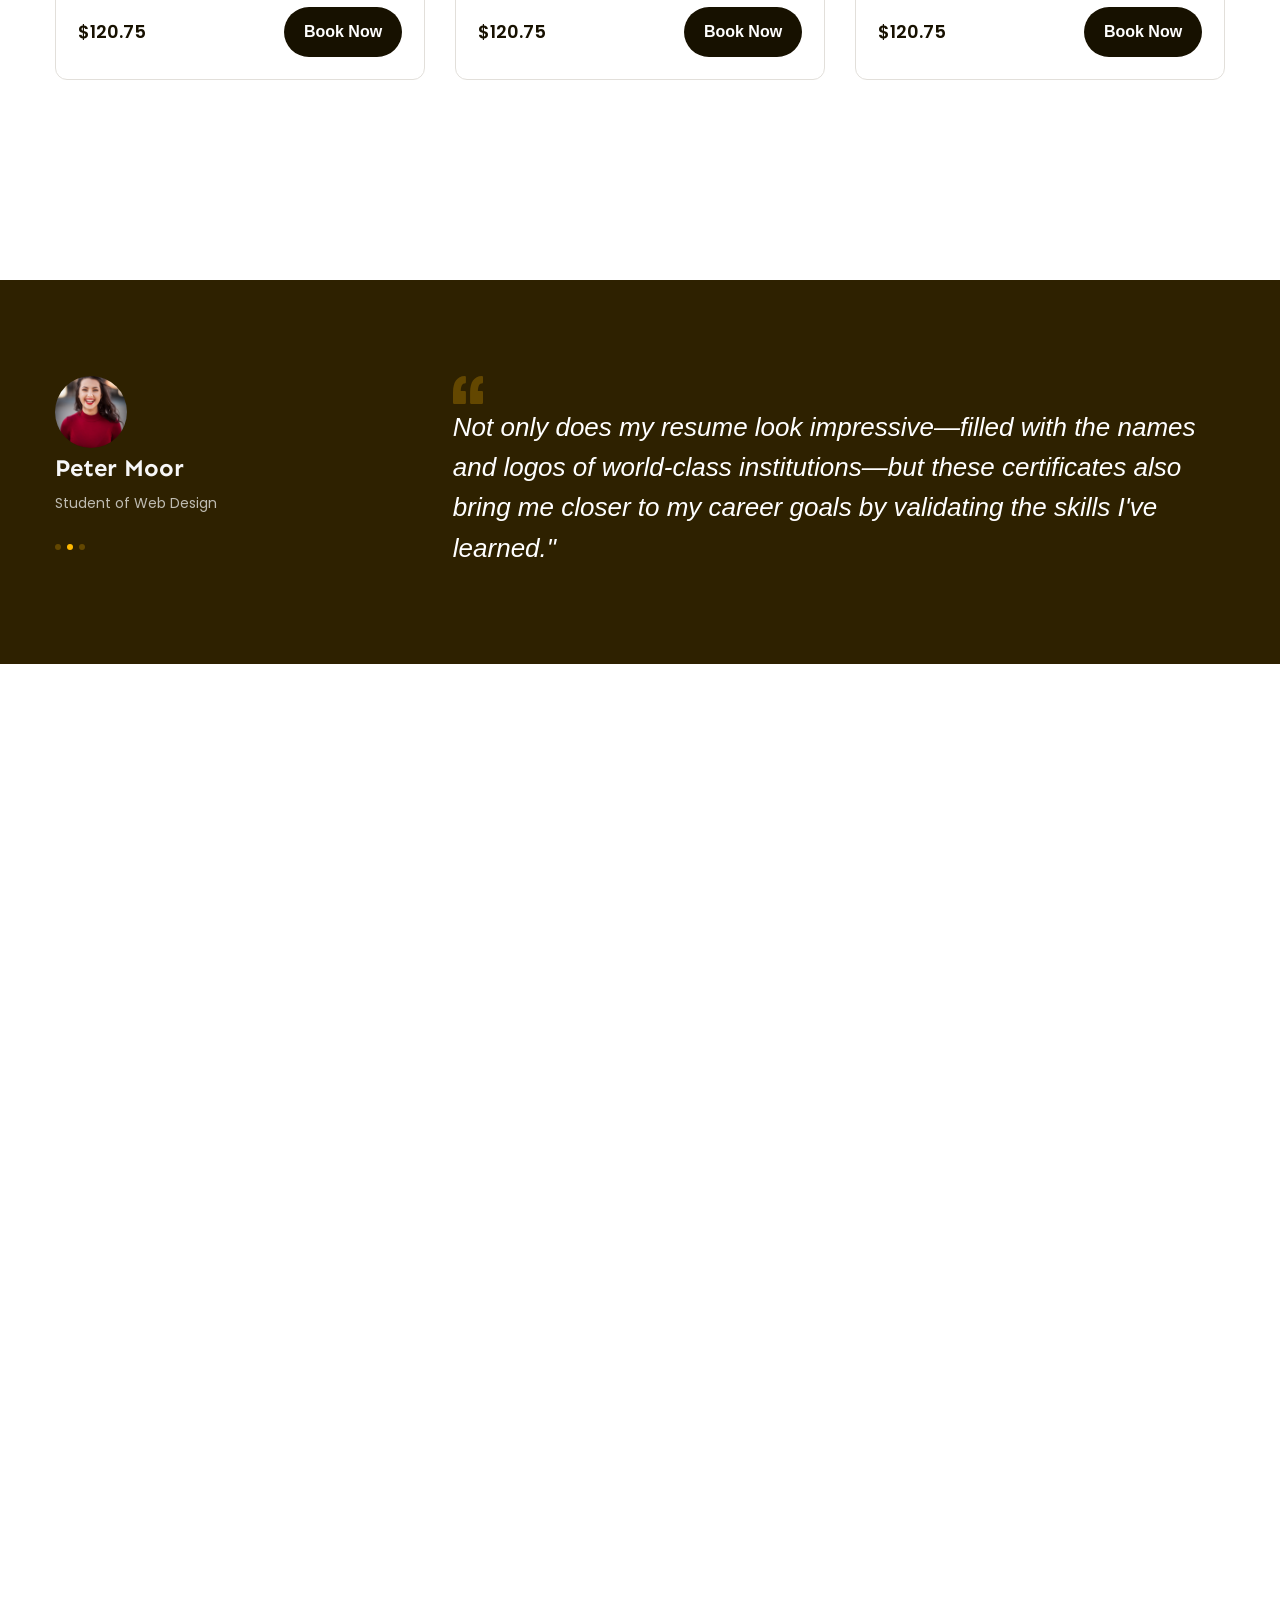
==== commit c01bdc11: "p8 làm phần feedback" ====
--- a/index.html
+++ b/index.html
@@ -56,6 +56,7 @@
 
     <main>
       <!-- hero -->
+
       <div class="hero">
         <div class="main-content">
           <div class="body">
@@ -139,7 +140,9 @@
           </div>
         </div>
       </div>
+
       <!-- popular -->
+
       <div class="popular">
         <div class="main-content">
           <div class="popular-top">
@@ -276,6 +279,39 @@
           </div>
         </div>
       </div>
+
+      <!-- feedback -->
+
+      <div class="feedback">
+        <div class="main-content">
+          <div class="feedback-list">
+            <div class="feedback-item">
+              <!-- khối bên trái -->
+              <div class="info">
+                <img src="./assets/img/avatar.jpg" alt="Peter Moor" class="avatar" />
+                <p class="member-name">Peter Moor</p>
+                <p class="desc">Student of Web Design</p>
+                <div class="dots">
+                  <span class="dot"></span>
+                  <span class="dot active"></span>
+                  <span class="dot"></span>
+                </div>
+              </div>
+              <!-- khối bên phải -->
+              <div class="content">
+                <img src="./assets/img/icon/open-quote.svg" alt="" class="open-quotes" />
+                <!-- thẻ trích dẫn blockquote -->
+                <blockquote>
+                  Not only does my resume look impressive—filled with the names
+                  and logos of world-class institutions—but these certificates
+                  also bring me closer to my career goals by validating the
+                  skills I've learned."
+                </blockquote>
+              </div>
+            </div>
+          </div>
+        </div>
+      </div>
     </main>
   </body>
 </html>
--- a/assets/CSS/style2.css
+++ b/assets/CSS/style2.css
@@ -55,7 +55,7 @@
   margin-right: auto;
 }
 /* thêm class này để đoạn văn ko bị lấn dòng, phá giao diện */
-.line-clamp{
+.line-clamp {
   display: -webkit-box;
   -webkit-line-clamp: var(--line-clamp, 1);
   -webkit-box-orient: vertical;
@@ -63,7 +63,7 @@
 }
 
 /* tránh đường dẫn quá dài làm bị vỡ giao diện */
-.break-all{
+.break-all {
   word-break: break-all;
 }
 /* =================header================== */
@@ -412,3 +412,69 @@
 .popular .course-item .btn-book:hover {
   background-color: var(--primary-color);
 }
+
+/* ================feedback=============== */
+
+.feedback {
+  margin-top: 135px;
+  padding: 96px 0;
+  background: #2e2100;
+}
+
+.feedback-item {
+  display: flex;
+}
+
+.feedback-item .avatar {
+  width: 72px;
+  height: 72px;
+  border-radius: 50%;
+  object-fit: cover; /* ko bị vỡ ảnh */
+}
+
+.feedback-item .info .member-name {
+  color: #f7f7f7;
+  font-family: var(--font-heading);
+  font-size: 2.4rem;
+  font-weight: 700;
+  line-height: 1.42; /* 141.667% */
+}
+
+.feedback-item .info .desc {
+  margin-top: 4px;
+  color: #bfbcb2;
+  font-size: 1.4rem;
+  line-height: 1.86; /* 185.714% */
+}
+
+.feedback-item .dots {
+  display: flex;
+  gap: 6px;
+  margin-top: 28px;
+}
+
+.feedback-item .dot {
+  width: 6px;
+  height: 6px;
+  border-radius: 50%;
+  background: #634700;
+  cursor: pointer;
+}
+
+.feedback-item .dot.active {
+  background-color: var(--primary-color);
+  cursor: default;
+}
+
+.feedback-item .content {
+  width: 66%;
+  margin-left: auto;
+}
+
+.feedback-item blockquote {
+  color: #fff;
+  font-size: 2.6rem;
+  font-style: italic;
+  font-weight: 400;
+  line-height: 1.54; /* 153.846% */
+}
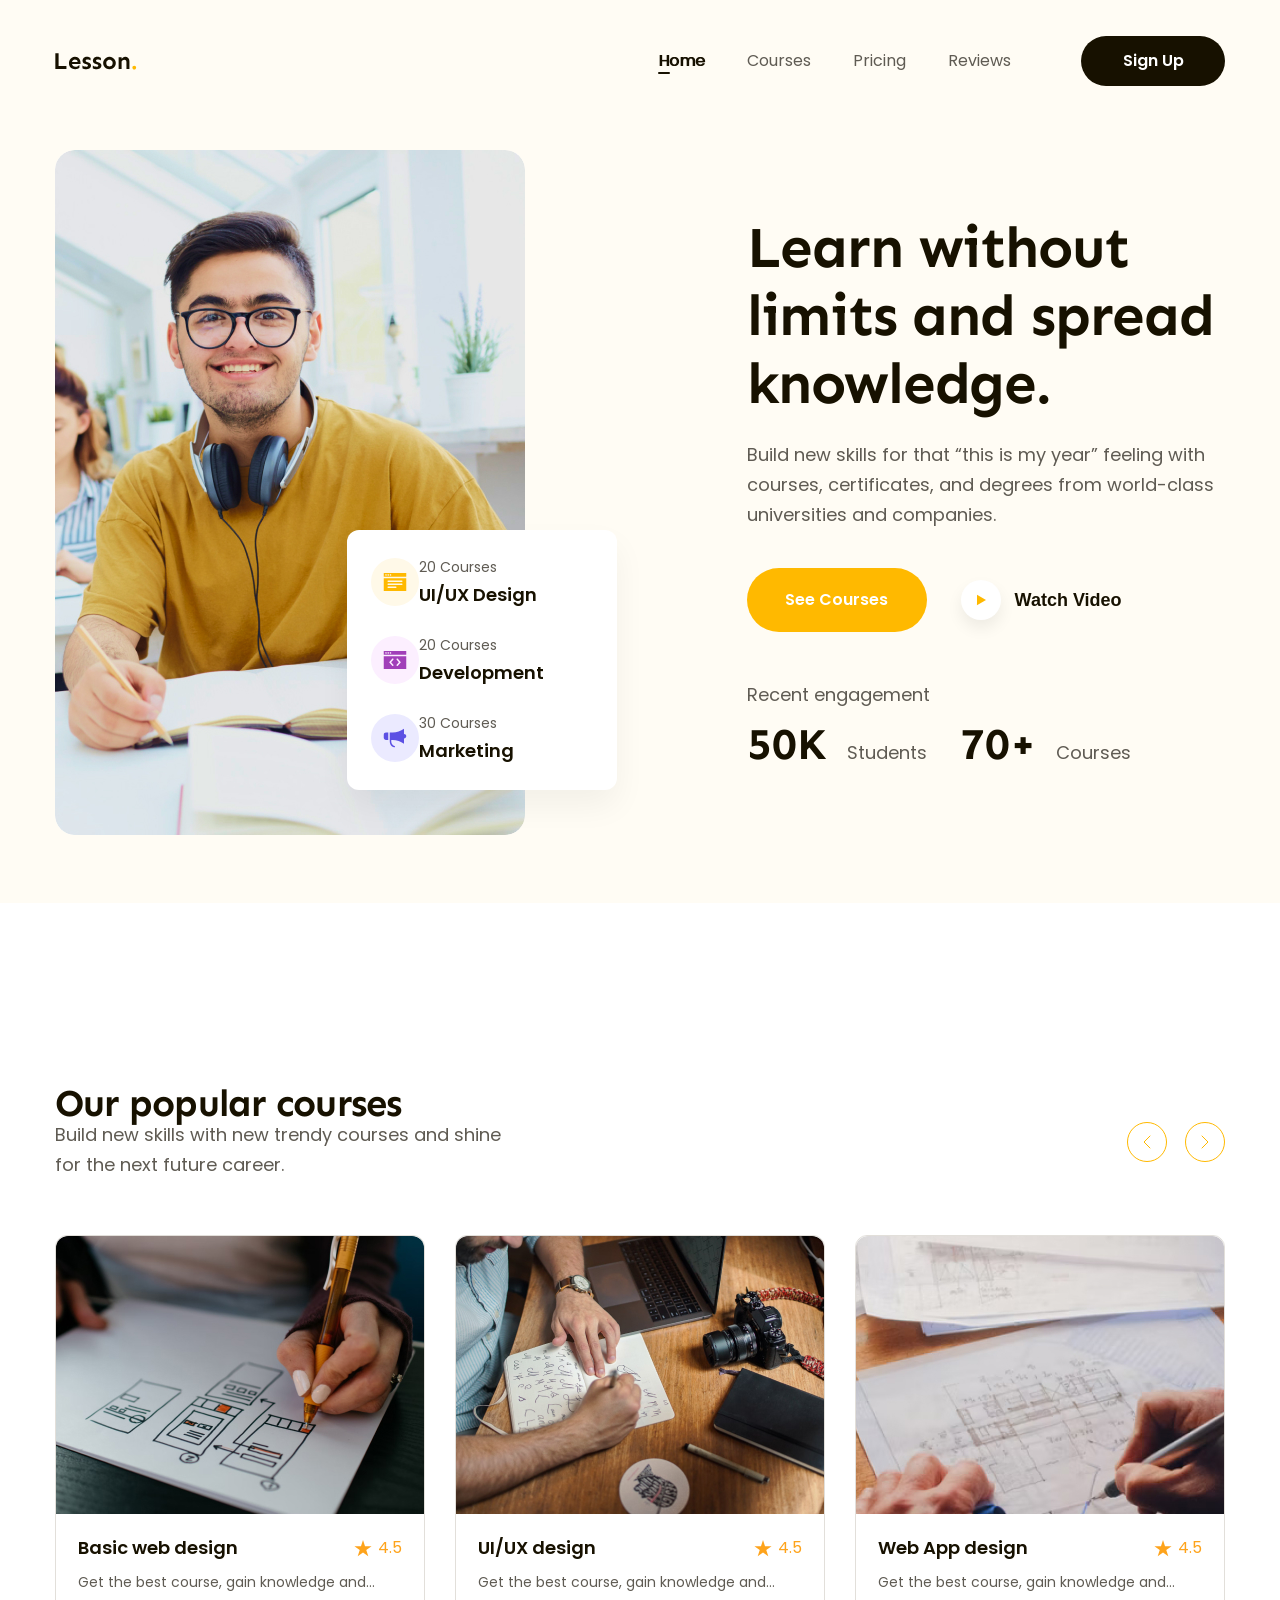
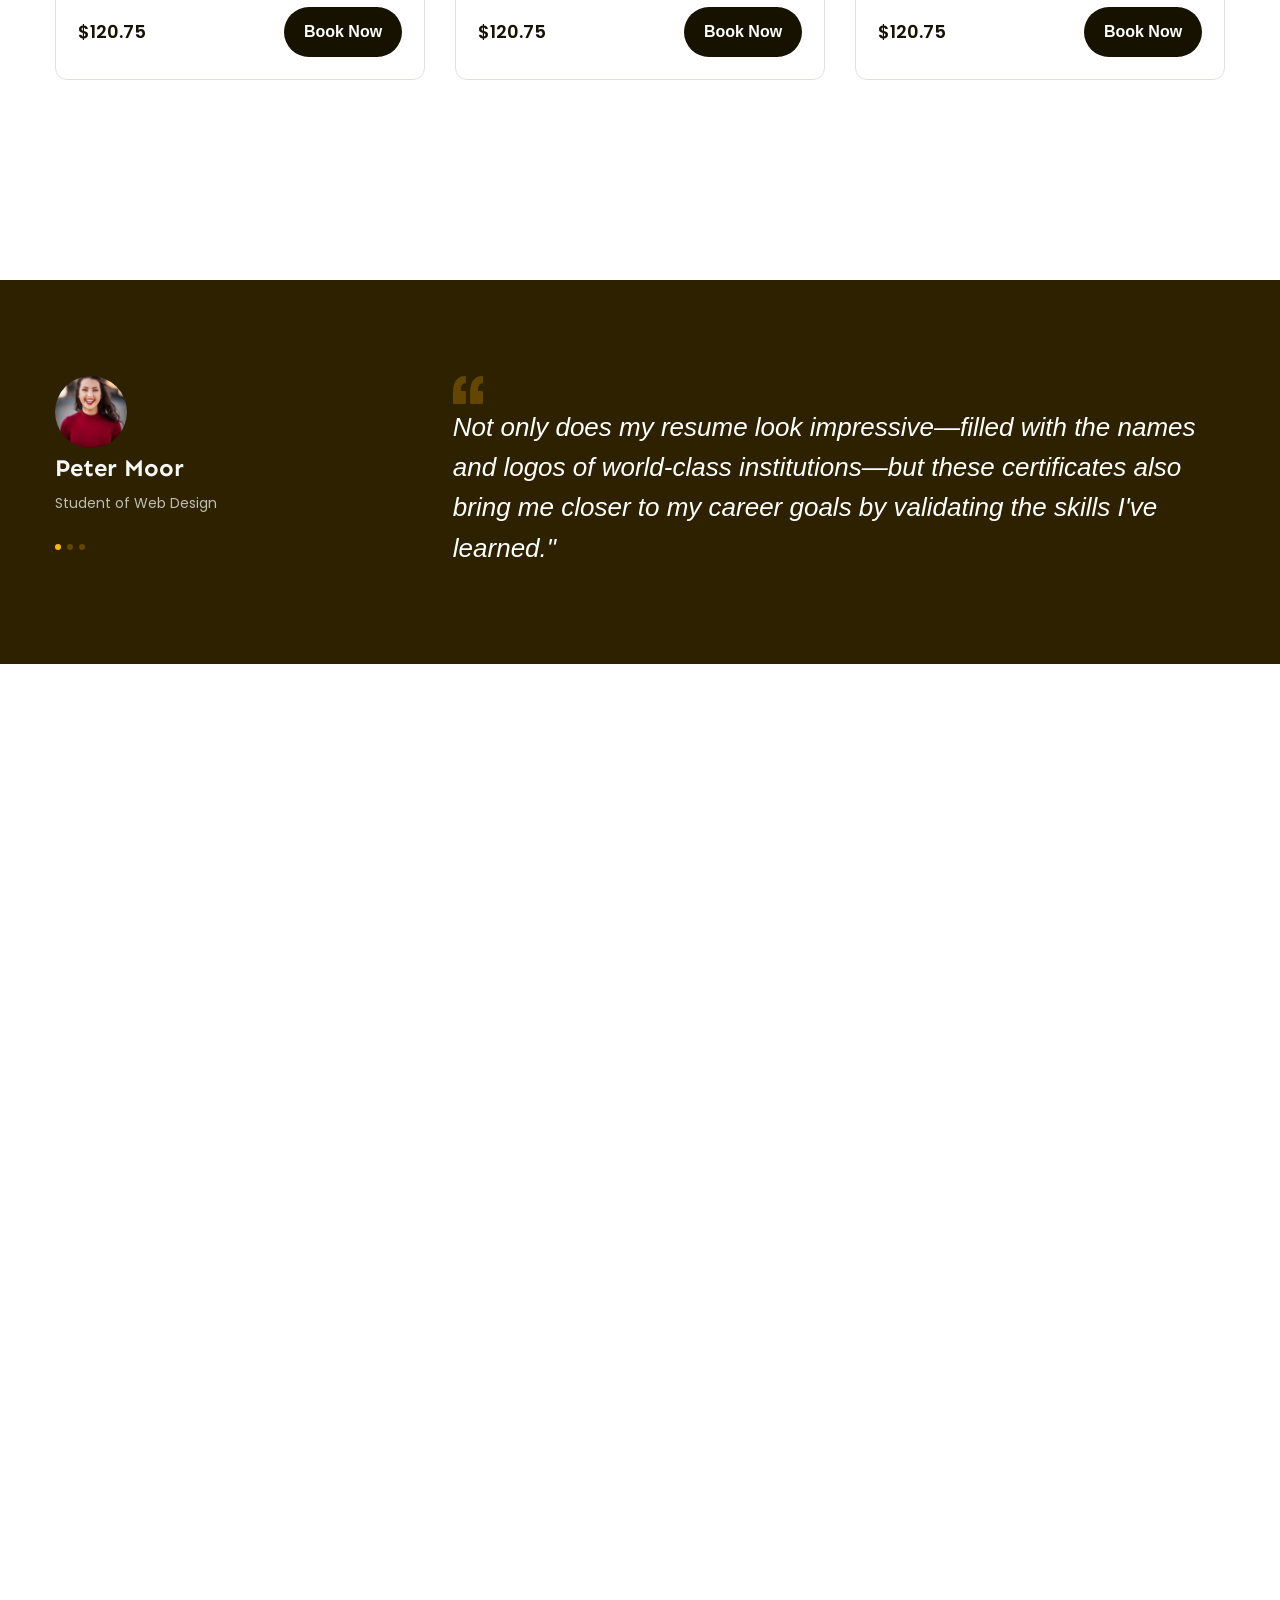
==== commit d43a4aa8: "p9 hoàn thành phần feedback(tiếp)" ====
--- a/index.html
+++ b/index.html
@@ -285,6 +285,8 @@
       <div class="feedback">
         <div class="main-content">
           <div class="feedback-list">
+
+            <!-- item feedback 1 -->
             <div class="feedback-item">
               <!-- khối bên trái -->
               <div class="info">
@@ -292,8 +294,8 @@
                 <p class="member-name">Peter Moor</p>
                 <p class="desc">Student of Web Design</p>
                 <div class="dots">
-                  <span class="dot"></span>
                   <span class="dot active"></span>
+                  <span class="dot"></span>
                   <span class="dot"></span>
                 </div>
               </div>
@@ -309,6 +311,60 @@
                 </blockquote>
               </div>
             </div>
+
+            <!-- item feedback 2 -->
+            <div class="feedback-item">
+              <!-- khối bên trái -->
+              <div class="info">
+                <img src="./assets/img/avatar2.jpg" alt="Peter Moor" class="avatar" />
+                <p class="member-name">Peter Moor</p>
+                <p class="desc">Student of Web Design</p>
+                <div class="dots">
+                  <span class="dot"></span>
+                  <span class="dot active"></span>
+                  <span class="dot"></span>
+                </div>
+              </div>
+              <!-- khối bên phải -->
+              <div class="content">
+                <img src="./assets/img/icon/open-quote.svg" alt="" class="open-quotes" />
+                <!-- thẻ trích dẫn blockquote -->
+                <blockquote>
+                  Not only does my resume look impressive—filled with the names
+                  and logos of world-class institutions—but these certificates
+                  also bring me closer to my career goals by validating the
+                  skills I've learned."
+                </blockquote>
+              </div>
+            </div>
+
+            <!-- item feedback 3 -->
+            <div class="feedback-item">
+              <!-- khối bên trái -->
+              <div class="info">
+                <img src="./assets/img/avatar3.jpg" alt="Peter Moor" class="avatar" />
+                <p class="member-name">Peter Moor</p>
+                <p class="desc">Student of Web Design</p>
+                <div class="dots">
+                  <span class="dot"></span>
+                  <span class="dot"></span>
+                  <span class="dot active"></span>
+                </div>
+              </div>
+              <!-- khối bên phải -->
+              <div class="content">
+                <img src="./assets/img/icon/open-quote.svg" alt="" class="open-quotes" />
+                <!-- thẻ trích dẫn blockquote -->
+                <blockquote>
+                  Not only does my resume look impressive—filled with the names
+                  and logos of world-class institutions—but these certificates
+                  also bring me closer to my career goals by validating the
+                  skills I've learned."
+                </blockquote>
+              </div>
+            </div>
+
+            
           </div>
         </div>
       </div>
--- a/assets/CSS/style2.css
+++ b/assets/CSS/style2.css
@@ -421,8 +421,15 @@
   background: #2e2100;
 }
 
+.feedback-list {
+  display: flex;
+  overflow: hidden;
+}
+
 .feedback-item {
-  display: flex;
+  width: 100%;
+  display: flex;
+  flex-shrink: 0;
 }
 
 .feedback-item .avatar {
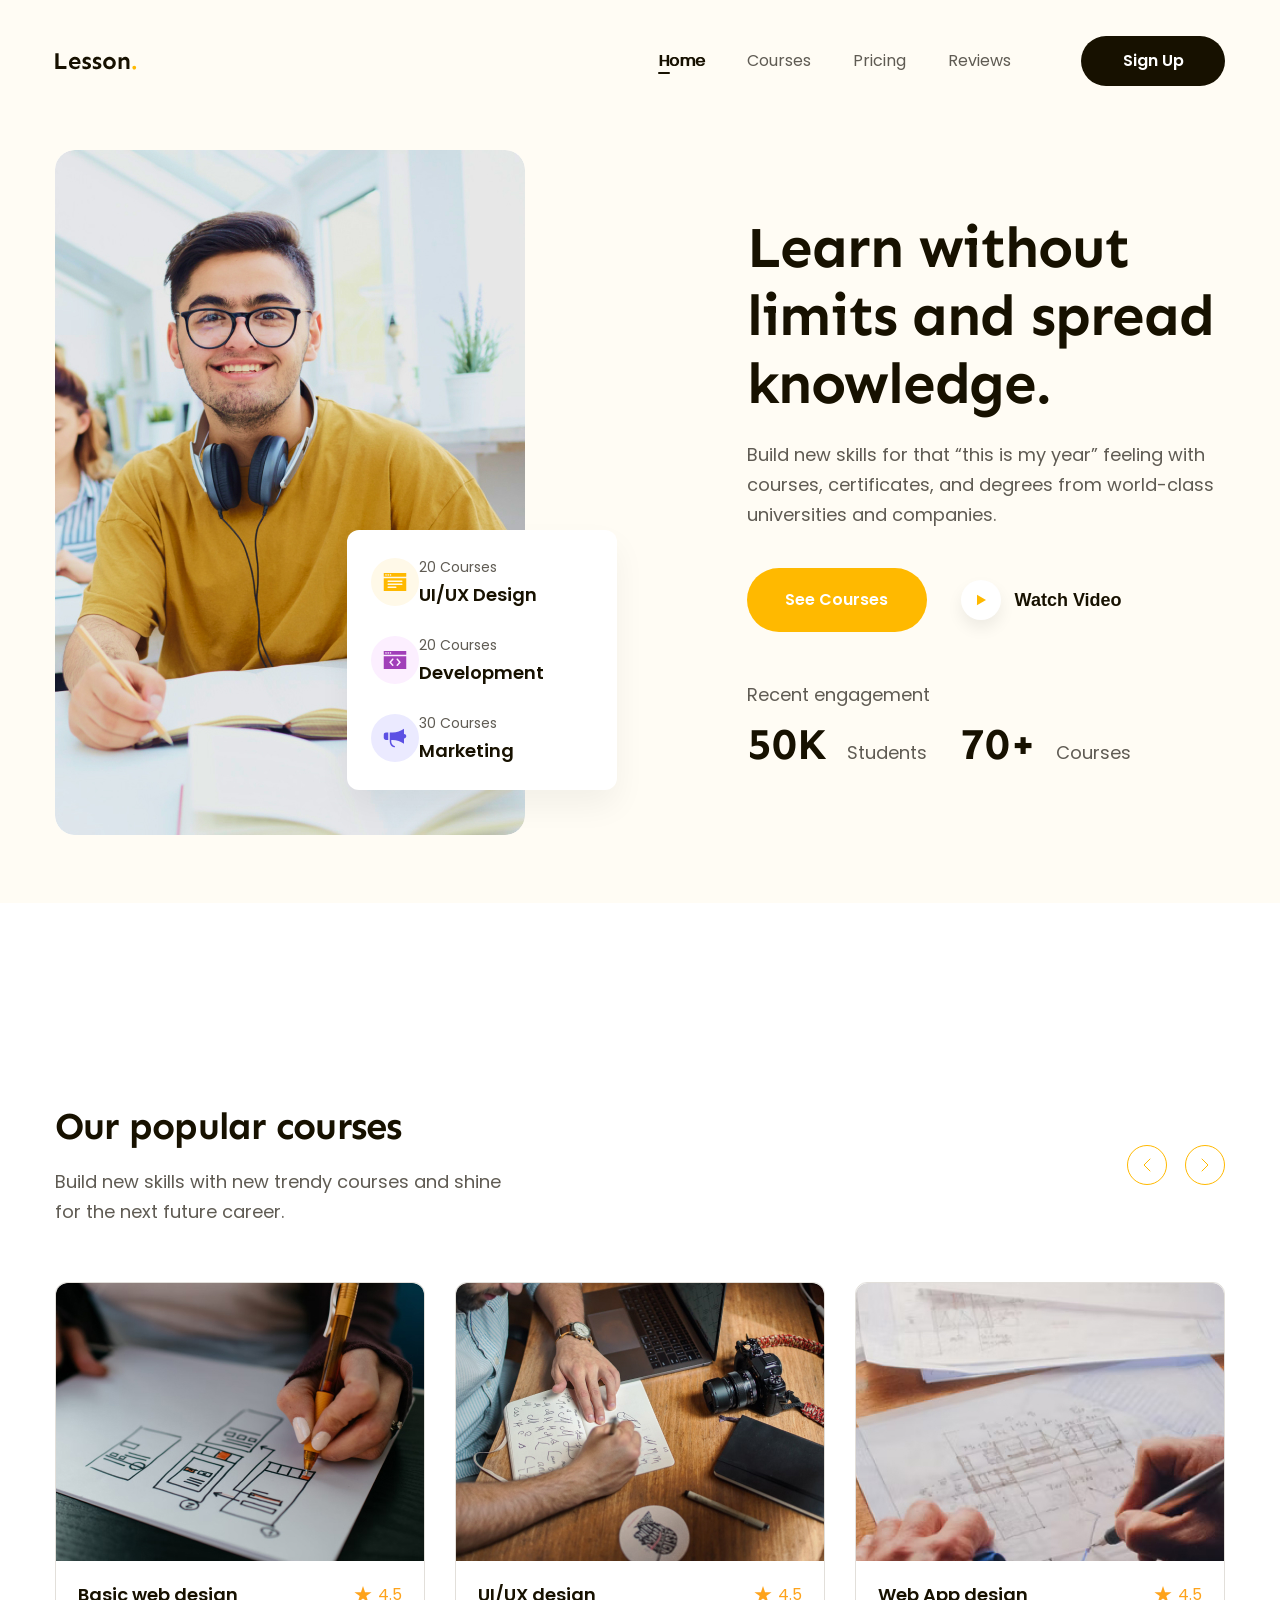
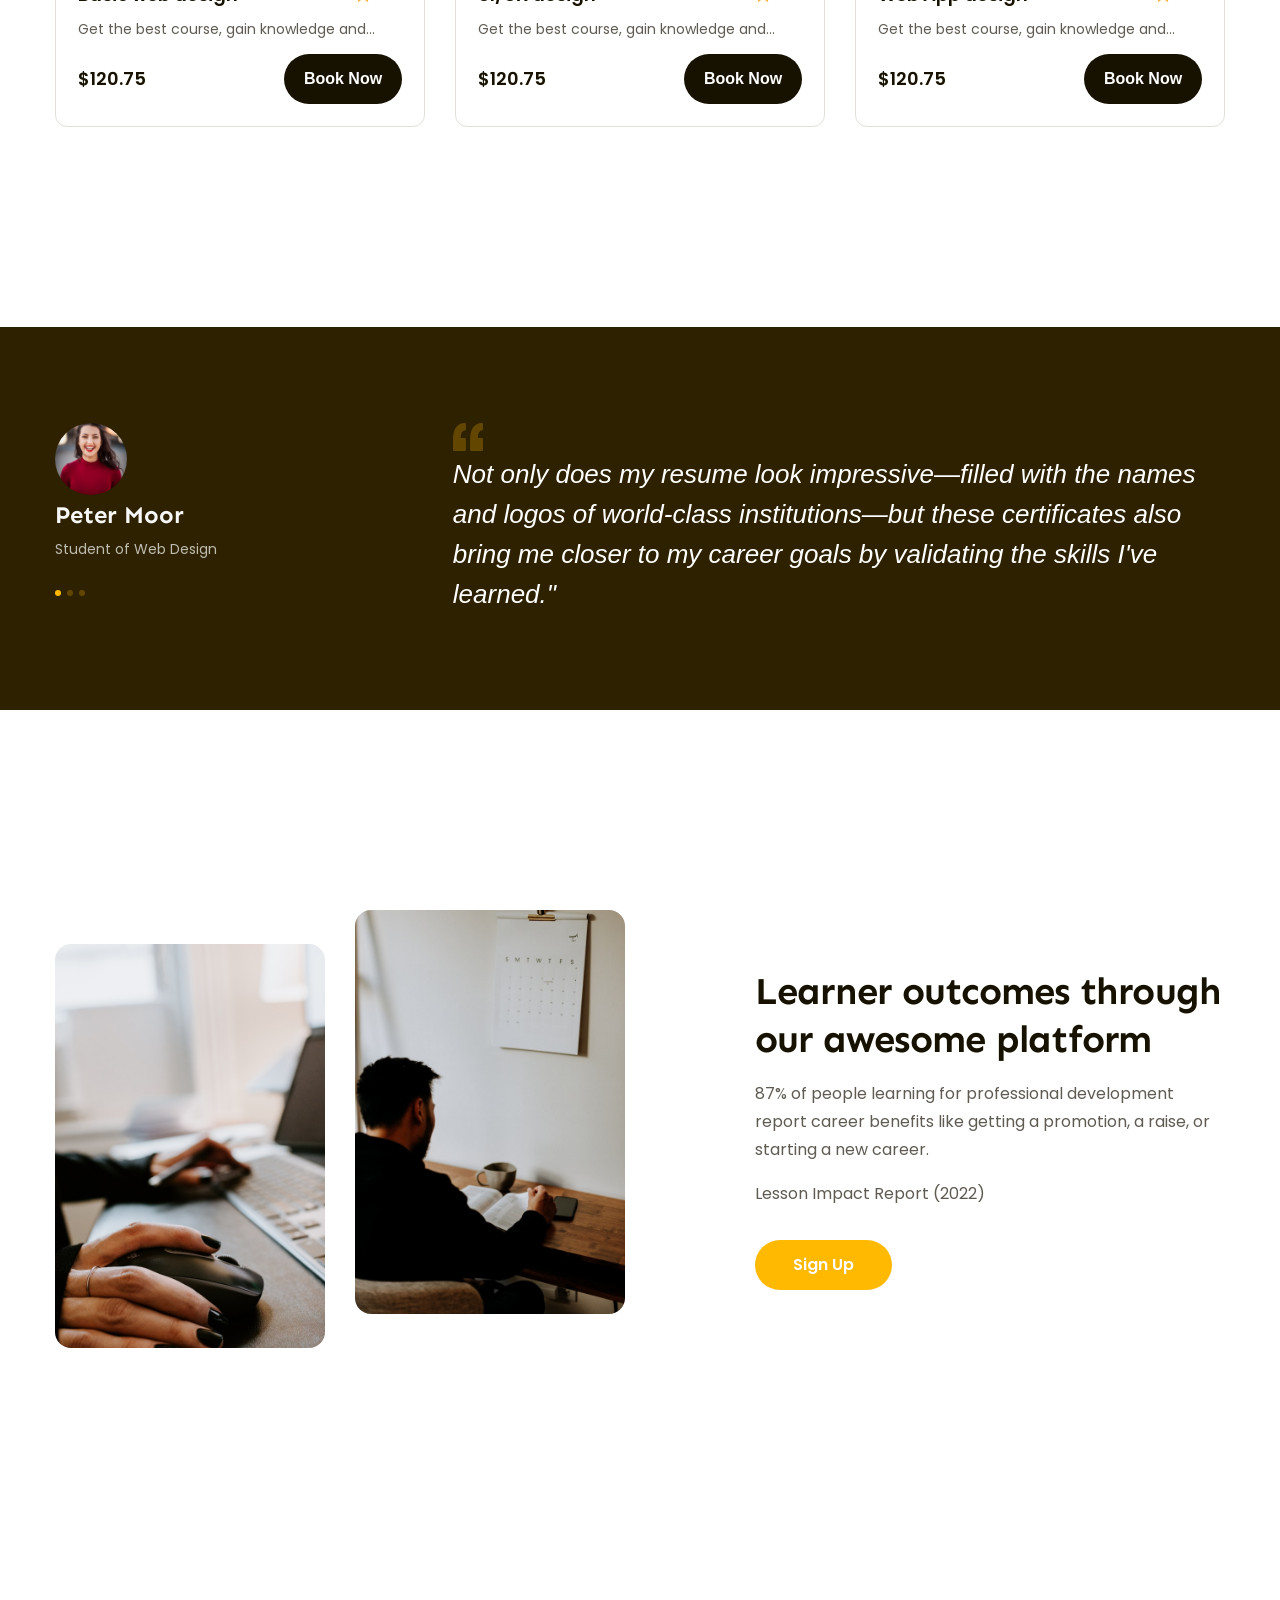
==== commit e8bb9777: "p10 code phần features" ====
--- a/index.html
+++ b/index.html
@@ -285,12 +285,15 @@
       <div class="feedback">
         <div class="main-content">
           <div class="feedback-list">
-
             <!-- item feedback 1 -->
             <div class="feedback-item">
               <!-- khối bên trái -->
               <div class="info">
-                <img src="./assets/img/avatar.jpg" alt="Peter Moor" class="avatar" />
+                <img
+                  src="./assets/img/avatar.jpg"
+                  alt="Peter Moor"
+                  class="avatar"
+                />
                 <p class="member-name">Peter Moor</p>
                 <p class="desc">Student of Web Design</p>
                 <div class="dots">
@@ -301,7 +304,11 @@
               </div>
               <!-- khối bên phải -->
               <div class="content">
-                <img src="./assets/img/icon/open-quote.svg" alt="" class="open-quotes" />
+                <img
+                  src="./assets/img/icon/open-quote.svg"
+                  alt=""
+                  class="open-quotes"
+                />
                 <!-- thẻ trích dẫn blockquote -->
                 <blockquote>
                   Not only does my resume look impressive—filled with the names
@@ -316,7 +323,11 @@
             <div class="feedback-item">
               <!-- khối bên trái -->
               <div class="info">
-                <img src="./assets/img/avatar2.jpg" alt="Peter Moor" class="avatar" />
+                <img
+                  src="./assets/img/avatar2.jpg"
+                  alt="Peter Moor"
+                  class="avatar"
+                />
                 <p class="member-name">Peter Moor</p>
                 <p class="desc">Student of Web Design</p>
                 <div class="dots">
@@ -327,7 +338,11 @@
               </div>
               <!-- khối bên phải -->
               <div class="content">
-                <img src="./assets/img/icon/open-quote.svg" alt="" class="open-quotes" />
+                <img
+                  src="./assets/img/icon/open-quote.svg"
+                  alt=""
+                  class="open-quotes"
+                />
                 <!-- thẻ trích dẫn blockquote -->
                 <blockquote>
                   Not only does my resume look impressive—filled with the names
@@ -342,7 +357,11 @@
             <div class="feedback-item">
               <!-- khối bên trái -->
               <div class="info">
-                <img src="./assets/img/avatar3.jpg" alt="Peter Moor" class="avatar" />
+                <img
+                  src="./assets/img/avatar3.jpg"
+                  alt="Peter Moor"
+                  class="avatar"
+                />
                 <p class="member-name">Peter Moor</p>
                 <p class="desc">Student of Web Design</p>
                 <div class="dots">
@@ -353,7 +372,11 @@
               </div>
               <!-- khối bên phải -->
               <div class="content">
-                <img src="./assets/img/icon/open-quote.svg" alt="" class="open-quotes" />
+                <img
+                  src="./assets/img/icon/open-quote.svg"
+                  alt=""
+                  class="open-quotes"
+                />
                 <!-- thẻ trích dẫn blockquote -->
                 <blockquote>
                   Not only does my resume look impressive—filled with the names
@@ -363,8 +386,30 @@
                 </blockquote>
               </div>
             </div>
-
-            
+          </div>
+        </div>
+      </div>
+
+      <!-- features: nét đặc biệt, điểm đặc trưng -->
+      <div class="features">
+        <div class="main-content">
+          <div class="body">
+            <div class="images">
+              <img  class="lower" src="./assets/img/learn4.jpg" alt="Learner outcomes through our awesome platform" />
+              <img src="./assets/img/learn5.jpg" alt="Learner outcomes through our awesome platform" />
+            </div>
+            <div class="content">
+              <h2 class="heading-lv2">
+                Learner outcomes through our awesome platform
+              </h2>
+              <p class="desc">
+                87% of people learning for professional development report
+                career benefits like getting a promotion, a raise, or starting a
+                new career.
+              </p>
+              <p class="desc">Lesson Impact Report (2022)</p>
+              <a href="#" class="btn cta-btn">Sign Up</a>
+            </div>
           </div>
         </div>
       </div>
--- a/assets/CSS/style2.css
+++ b/assets/CSS/style2.css
@@ -25,7 +25,7 @@
   font-family: var(--font-heading);
   font-size: 3.8rem;
   font-weight: 700;
-  line-height: 1.26px; /* 126.316% */
+  line-height: 1.26; /* 126.316% */
   letter-spacing: -0.76px;
 }
 
@@ -485,3 +485,52 @@
   font-weight: 400;
   line-height: 1.54; /* 153.846% */
 }
+
+/* ===============features============== */
+
+.features {
+  margin-top: 135px;
+  padding: 65px 0;
+}
+
+.features .body {
+  display: flex;
+  justify-content: space-between;
+}
+
+.features .images {
+  display: flex;
+  gap: 30px;
+}
+
+.features .images img {
+  width: 270px;
+  height: 404px;
+  object-fit: cover;
+  border-radius: 16px;
+}
+
+.features .lower {
+  margin-top: 34px;
+}
+
+.features .content {
+  width: 40.2%;
+  display: flex;
+  flex-direction: column;   /* căn các item ở giữa */
+  justify-content: center;
+}
+
+.features .desc {
+  margin-top: 16px;
+  color: #5f5b53;
+  font-size: 1.6rem;
+  line-height: 1.75; /* 175% */
+}
+
+.features .cta-btn {
+  margin-top: 32px;
+  width: 137px;
+  height: 50px;
+  background-color: var(--primary-color);
+}
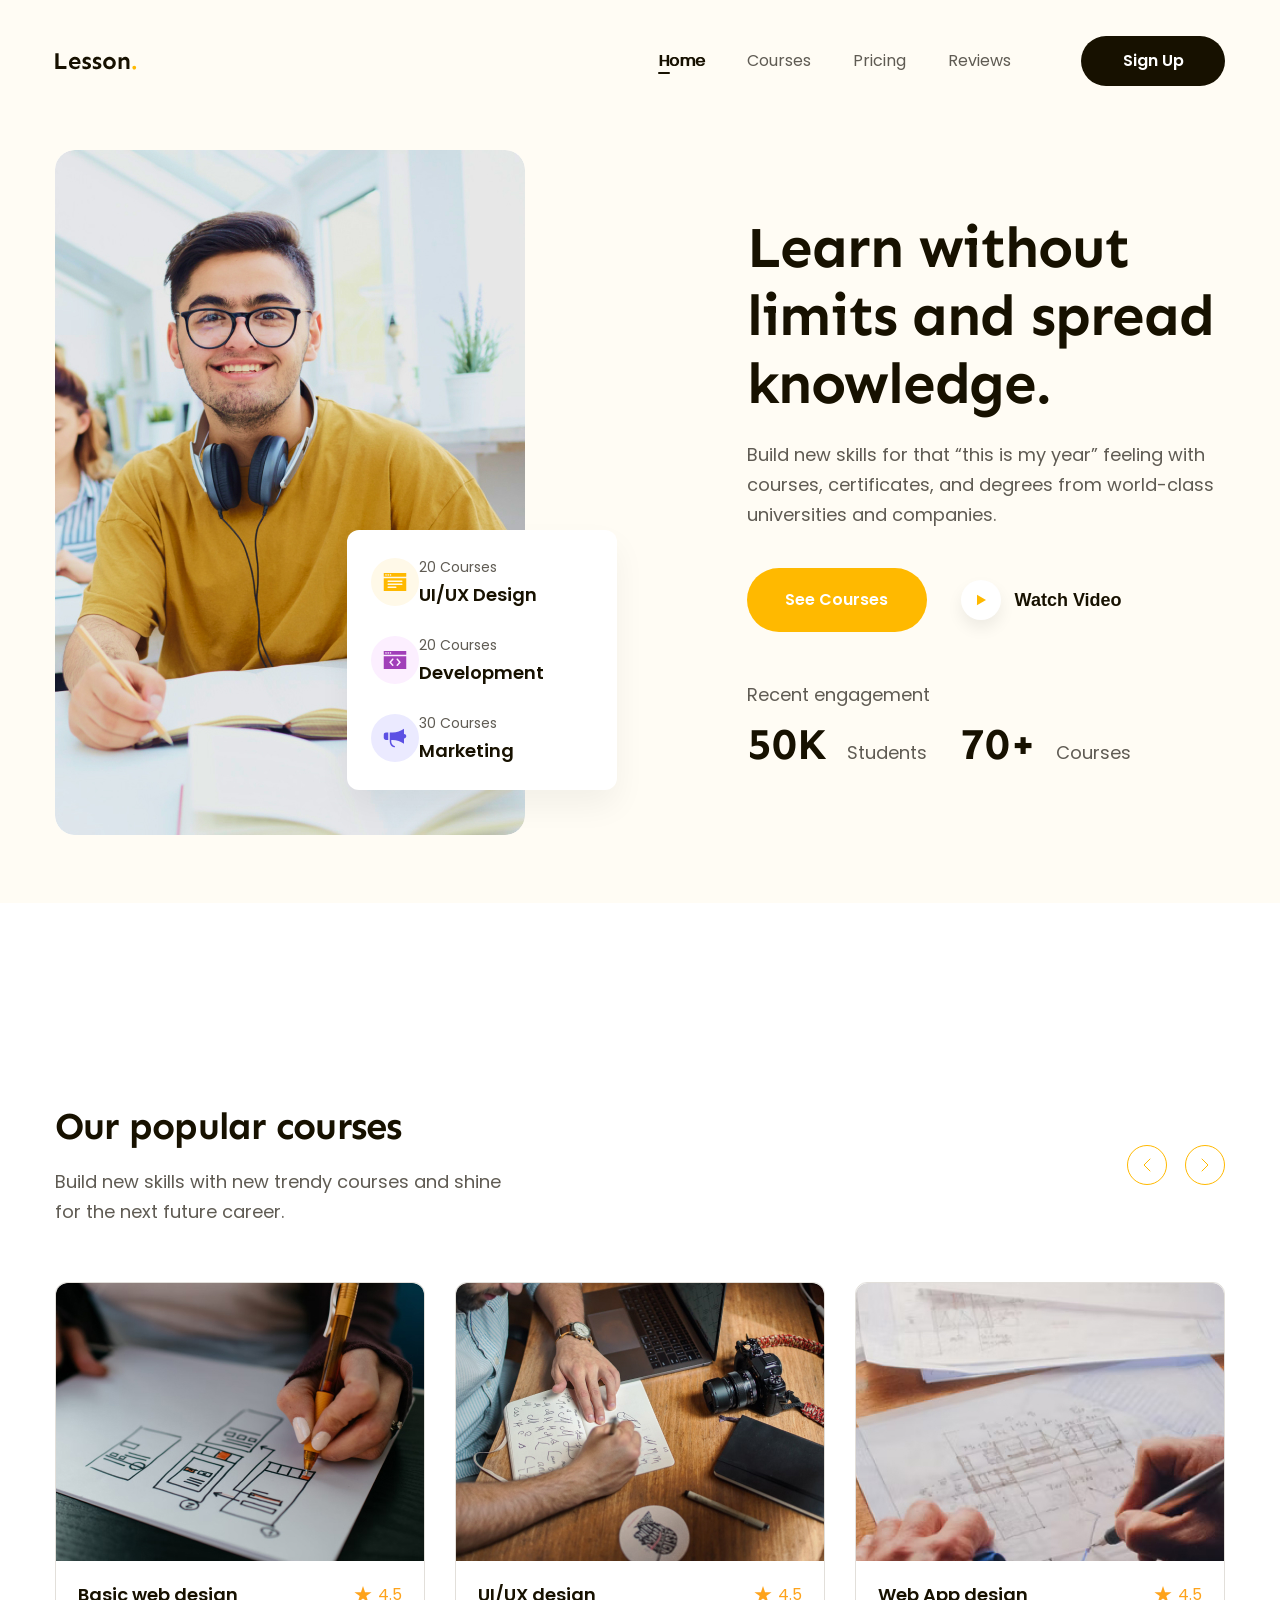
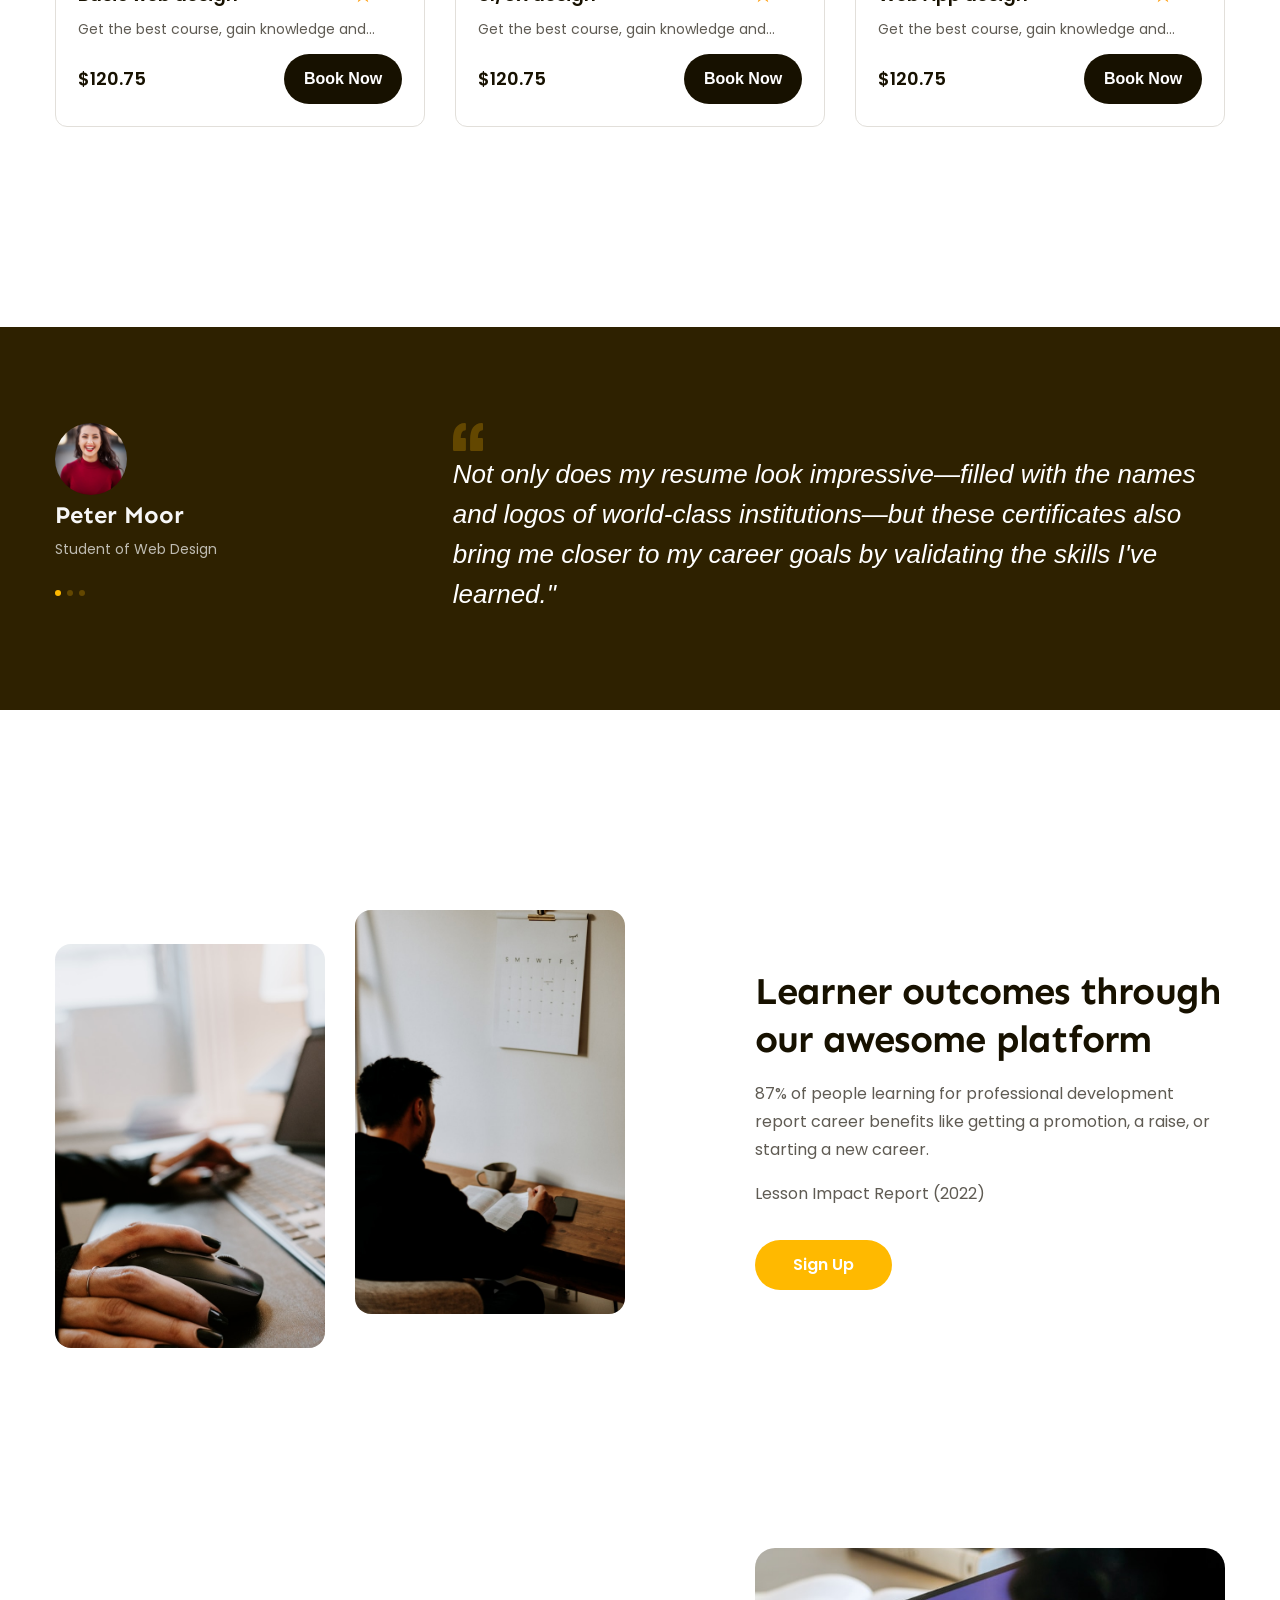
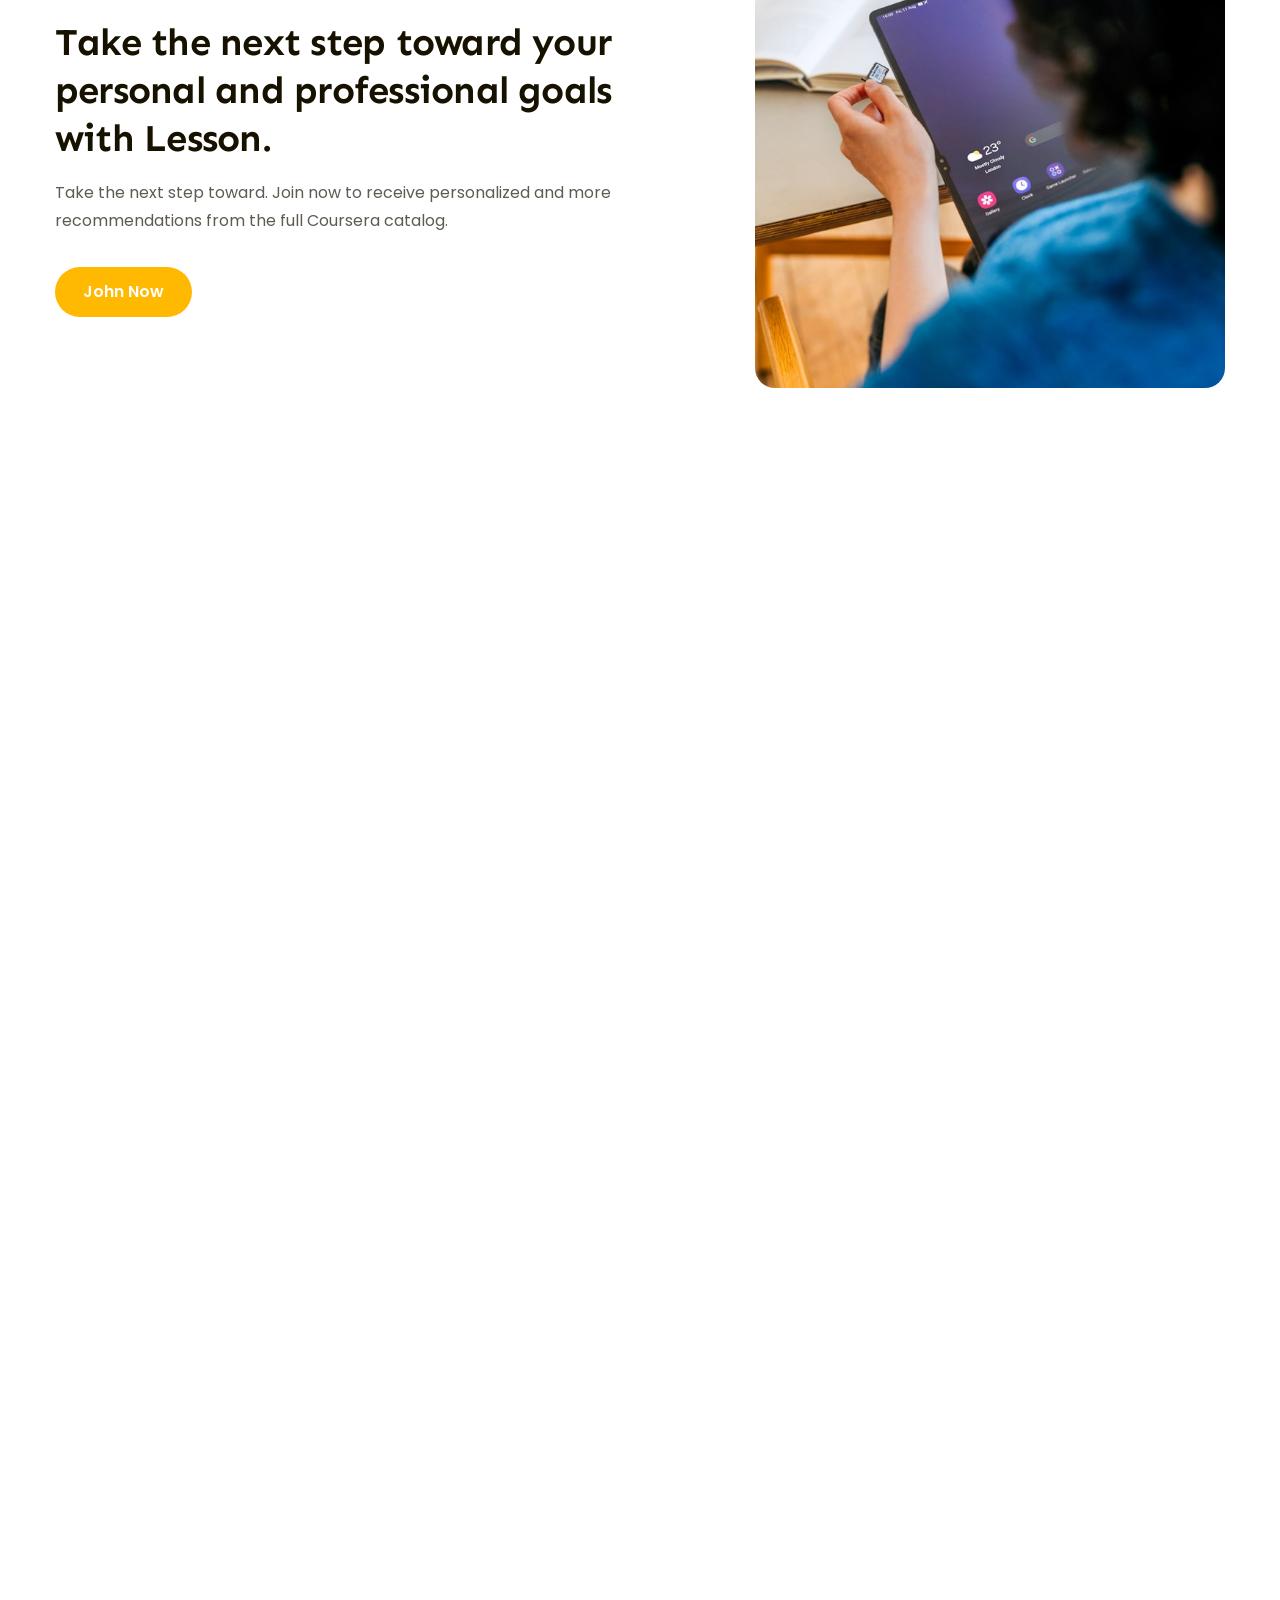
==== commit 62339ba8: "p11 code phần features2" ====
--- a/index.html
+++ b/index.html
@@ -390,13 +390,20 @@
         </div>
       </div>
 
-      <!-- features: nét đặc biệt, điểm đặc trưng -->
+      <!-- features 1: nét đặc biệt, điểm đặc trưng -->
       <div class="features">
         <div class="main-content">
           <div class="body">
             <div class="images">
-              <img  class="lower" src="./assets/img/learn4.jpg" alt="Learner outcomes through our awesome platform" />
-              <img src="./assets/img/learn5.jpg" alt="Learner outcomes through our awesome platform" />
+              <img
+                class="lower"
+                src="./assets/img/learn4.jpg"
+                alt="Learner outcomes through our awesome platform"
+              />
+              <img
+                src="./assets/img/learn5.jpg"
+                alt="Learner outcomes through our awesome platform"
+              />
             </div>
             <div class="content">
               <h2 class="heading-lv2">
@@ -413,6 +420,32 @@
           </div>
         </div>
       </div>
+
+      <!-- features 2 -->
+      <div class="features features-2nd">
+        <div class="main-content">
+          <div class="body">
+            <div class="images">
+              <img
+                src="./assets/img/learn_feature2.jpg"
+                alt="Take the next step toward your personal and professional goals
+                with Lesson."
+              />
+            </div>
+            <div class="content">
+              <h2 class="heading-lv2">
+                Take the next step toward your personal and professional goals
+                with Lesson.
+              </h2>
+              <p class="desc">
+                Take the next step toward. Join now to receive personalized and
+                more recommendations from the full Coursera catalog.
+              </p>
+              <a href="#" class="btn cta-btn">John Now</a>
+            </div>
+          </div>
+        </div>
+      </div>
     </main>
   </body>
 </html>
--- a/assets/CSS/style2.css
+++ b/assets/CSS/style2.css
@@ -486,7 +486,7 @@
   line-height: 1.54; /* 153.846% */
 }
 
-/* ===============features============== */
+/* ===============features 1============== */
 
 .features {
   margin-top: 135px;
@@ -517,7 +517,7 @@
 .features .content {
   width: 40.2%;
   display: flex;
-  flex-direction: column;   /* căn các item ở giữa */
+  flex-direction: column; /* căn các item ở giữa */
   justify-content: center;
 }
 
@@ -534,3 +534,23 @@
   height: 50px;
   background-color: var(--primary-color);
 }
+
+/* ===============features 1============== */
+
+.features-2nd {
+  margin-top: 70px;
+}
+
+.features-2nd .body {
+  flex-direction: row-reverse;
+}
+
+.features-2nd .content {
+  width: 49%;
+}
+
+.features-2nd .images img {
+  width: 470px;
+  height: 440px;
+  border-radius: 20px;
+}
